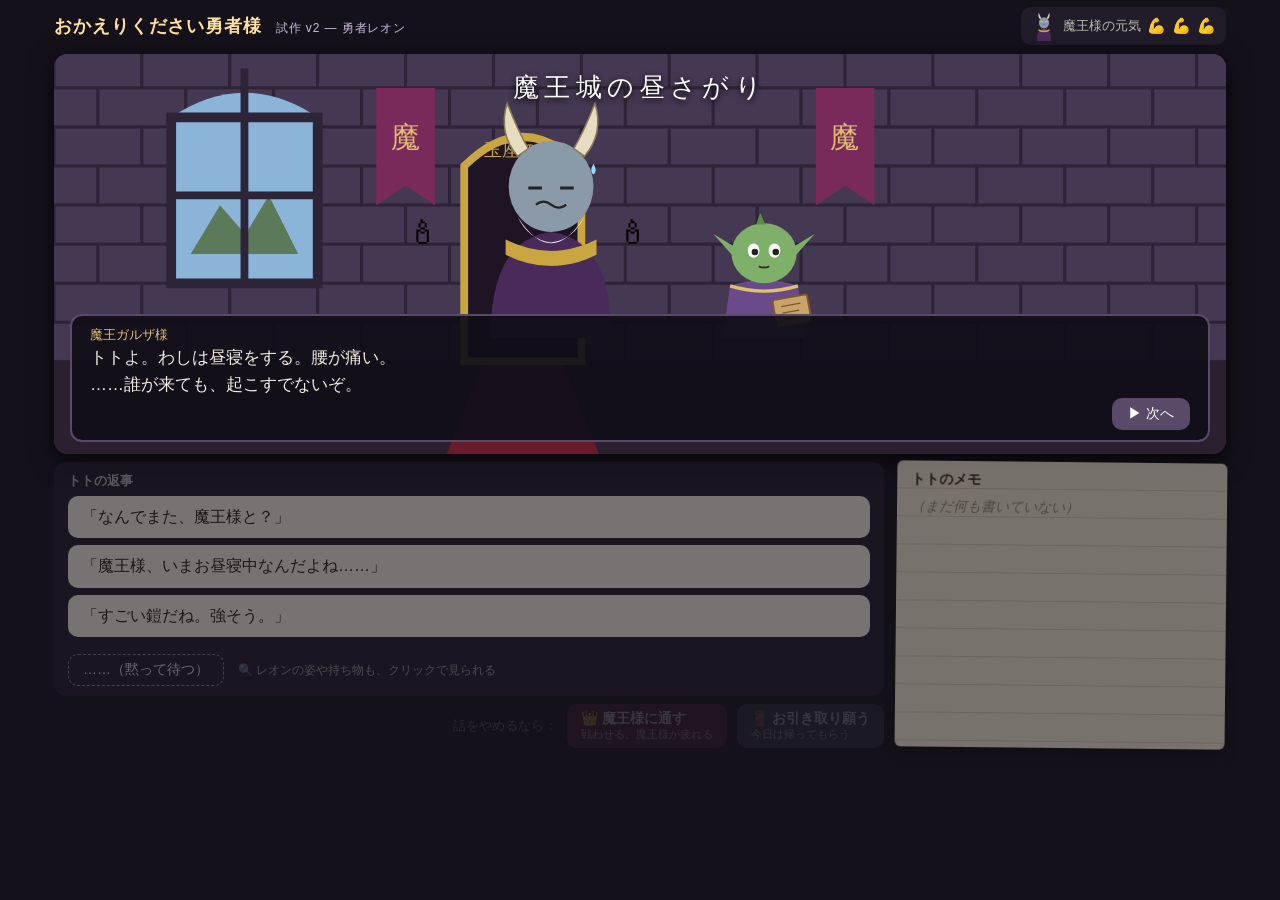
==== prototype/okaeri_v2/index.html @ 8a5b8f44 "Initial commit: Okaeri v2 prototype" ====
<!DOCTYPE html>
<html lang="ja">
<head>
<meta charset="UTF-8">
<meta name="viewport" content="width=device-width, initial-scale=1">
<title>おかえりください勇者様（試作 v2：レオン）</title>
<link rel="stylesheet" href="style.css">
<link rel="stylesheet" href="v2.css">
</head>
<body>
<div id="app">
  <header id="hud">
    <div id="title">おかえりください勇者様 <small>試作 v2 ― 勇者レオン</small></div>
    <div class="meter" id="m-stamina" title="魔王様の元気"></div>
  </header>

  <main id="stage">
    <div id="bg"></div>
    <div id="door"><div id="door-garza"></div><div id="door-tag"></div></div>
    <div id="visitor-wrap">
      <div id="v-name">勇者レオン</div>
      <div id="visitor"></div>
      <div id="v-badges"></div>
    </div>
    <div id="v-bubble" class="hidden"></div>
    <div id="word-hint" class="hidden">下線の言葉をクリックすると、聞き返せる</div>
    <div id="desk"><div id="toto"></div><div class="desk-top"></div></div>
    <div id="toto-say" class="hidden"></div>
    <div id="toast" class="hidden"></div>

    <div id="scene" class="hidden">
      <div id="scene-bg"></div>
      <div id="scene-cast"></div>
      <div id="scene-box"><div id="scene-speaker"></div><div id="scene-text"></div><div id="scene-choices"></div></div>
    </div>
  </main>

  <section id="talk">
    <div id="replies-box">
      <div class="col-h">トトの返事</div>
      <div id="replies"></div>
      <div class="r-foot">
        <button id="silence" title="何も言わずに、待つ">……（黙って待つ）</button>
        <span class="r-tip">🔍 レオンの姿や持ち物も、クリックで見られる</span>
      </div>
    </div>
    <aside id="memo">
      <div class="memo-h">トトのメモ</div>
      <ul id="memo-list"></ul>
    </aside>
    <div id="decide">
      <span class="d-label">話をやめるなら：</span>
      <button class="d-btn fight" id="btn-fight">👑 魔王様に通す<small>戦わせる。魔王様が疲れる</small></button>
      <button class="d-btn refuse" id="btn-refuse">🚪 お引き取り願う<small>今日は帰ってもらう</small></button>
    </div>
  </section>
</div>
<script src="art.js"></script>
<script src="game.js"></script>
</body>
</html>
---- prototype/okaeri_v2/style.css ----
* { box-sizing: border-box; }
html, body { margin: 0; background: #14111a; color: #f3ece0;
  font-family: "Hiragino Maru Gothic ProN", "Hiragino Sans", "Yu Gothic", "Meiryo", sans-serif; }
button { font-family: inherit; }
.hidden { display: none !important; }
:root { --need: #f6c860; --clue: #8ab8e0; --ask: #7ac8f0; --ok: #6fcf8a; --no: #f07a6a; }

#app { max-width: 1200px; margin: 0 auto; padding: 6px 14px 12px; display: flex; flex-direction: column; gap: 8px; }

/* ---------- HUD ---------- */
#hud { display: flex; align-items: center; gap: 18px; height: 40px; }
#title { font-weight: bold; font-size: 18px; color: #ffe0a0; letter-spacing: .05em; margin-right: auto; }
#title small { font-size: 12px; color: #c9b8e0; margin-left: 8px; font-weight: normal; }
#visitor-count { font-size: 13px; opacity: .85; }
.meter { display: flex; align-items: center; gap: 6px; font-size: 12.5px; background: #221c2a; padding: 4px 10px; border-radius: 10px; }
.meter .lbl { opacity: .75; }
.pip { font-size: 15px; } .pip.off { filter: grayscale(1); opacity: .25; }
.meter.bump { animation: mbump .6s; }
@keyframes mbump { 30% { transform: scale(1.15); background: #4a3a20; } }
.meter .mini { width: 26px; height: 30px; } .meter .mini svg { width: 26px; height: 30px; }

/* ---------- 舞台 ---------- */
#stage { position: relative; height: 370px; border-radius: 14px; overflow: hidden; box-shadow: 0 6px 24px #000a; }
#bg, #scene-bg { position: absolute; inset: 0; } #bg svg, #scene-bg svg { width: 100%; height: 100%; display: block; }
#win-shadow { position: absolute; left: 10%; top: 13%; width: 13%; height: 46%; pointer-events: none; transition: all 1s; }
#win-shadow.s1 { background: radial-gradient(ellipse at 60% 40%, #000a 0 10%, transparent 30%); }
#win-shadow.s2 { background: radial-gradient(ellipse at 50% 40%, #000c 0 22%, transparent 45%); }
#win-shadow.s3 { background: radial-gradient(ellipse at 50% 45%, #000d 0 40%, transparent 70%); animation: quake .4s 2; }
#win-shadow.s4 { background: #400a; animation: quake .3s infinite; }
@keyframes quake { 25% { transform: translate(-3px, 2px); } 75% { transform: translate(3px, -2px); } }

#door { position: absolute; left: 35.2%; top: 33%; width: 9%; height: 46%; display: flex; flex-direction: column; align-items: center; justify-content: flex-end; }
#door-garza { width: 84px; height: 100px; } #door-garza svg { width: 100%; height: 100%; }
#door-tag { font-size: 11px; background: #000a; padding: 1px 8px; border-radius: 8px; white-space: nowrap; margin-top: -6px; }

#visitor-wrap { position: absolute; left: 49%; bottom: -10px; width: 280px; height: 392px; transition: transform .5s; }
#visitor svg { width: 280px; height: 392px; display: block; }
#visitor-wrap.enter { animation: enter .7s ease-out; }
@keyframes enter { from { transform: translateX(260px); opacity: 0; } }
#visitor-wrap.leave { transform: translateX(360px); opacity: 0; transition: all .8s ease-in; }
#visitor-wrap.bump #visitor { animation: bump .45s; } #visitor-wrap.shake #visitor { animation: shake .45s; }
@keyframes bump { 30% { transform: translateY(-10px); } }
@keyframes shake { 20%,60% { transform: translateX(-7px); } 40%,80% { transform: translateX(7px); } }
.sack.wiggle { animation: wig 1.2s infinite; transform-origin: 200px 300px; }
@keyframes wig { 10% { transform: rotate(-4deg); } 20% { transform: rotate(3deg); } 30% { transform: rotate(0); } }
#v-name { position: absolute; bottom: 14px; left: 50%; transform: translateX(-50%); background: #000b; border-left: 3px solid var(--need); padding: 2px 10px; border-radius: 8px; font-size: 13px; white-space: nowrap; z-index: 2; }
#v-name small { opacity: .7; margin-left: 6px; font-size: 11px; }
#v-badges { position: absolute; inset: 0; pointer-events: none; }

.badge { position: absolute; pointer-events: auto; white-space: nowrap; font-size: 12px; font-weight: bold; padding: 4px 9px; border-radius: 12px; cursor: zoom-in;
  background: #10202ce6; color: #9fd0f0; border: 1.5px solid var(--clue); box-shadow: 0 2px 6px #0008; transition: transform .15s; z-index: 3; }
.badge:hover { transform: scale(1.08); background: var(--clue); color: #10202c; }
.badge.done { opacity: .5; border-style: dashed; }
body.busy .badge { opacity: 0; pointer-events: none; }

#v-bubble { position: absolute; right: 1%; top: 6%; width: 280px; background: #fffaf0; color: #2a1a10; padding: 10px 14px; border-radius: 14px; font-size: 15px; line-height: 1.55; box-shadow: 0 4px 14px #0008; z-index: 6; animation: pop .25s; border-left: 5px solid var(--need); }
#v-bubble .gest { display: block; font-size: 12px; color: #8a6a4a; }
#v-bubble.accept { box-shadow: 0 0 0 3px var(--ok), 0 4px 14px #0008; } #v-bubble.reject { box-shadow: 0 0 0 3px var(--no), 0 4px 14px #0008; }
#v-bubble.counter { box-shadow: 0 0 0 3px var(--need), 0 4px 14px #0008; }
@keyframes pop { from { transform: scale(.85); opacity: 0; } }

#guard-wrap { position: absolute; right: 1%; bottom: 0; width: 120px; height: 140px; }
#guard svg { width: 120px; height: 132px; } #guard-wrap .badge { left: -30px; top: -6px; }

#desk { position: absolute; left: 2%; bottom: 0; width: 300px; height: 150px; }
#toto { position: absolute; left: 70px; bottom: 44px; width: 150px; } #toto svg { width: 150px; height: 156px; }
.desk-top { position: absolute; left: 0; right: 0; bottom: 0; height: 64px; background: linear-gradient(#7a4e2a, #5a361c); border-radius: 8px 8px 0 0; box-shadow: inset 0 6px 0 #9a6a3a; }
.desk-top::after { content: "📜 🔔 🖋"; position: absolute; left: 22px; top: 10px; font-size: 22px; }
#toto-say { position: absolute; left: 17%; bottom: 150px; max-width: 360px; background: #e6f0dc; color: #1e2a14; padding: 9px 13px; border-radius: 14px; font-size: 14.5px; line-height: 1.5; box-shadow: 0 3px 10px #0008; z-index: 6; animation: pop .25s; }
#toto-say b.lbl { font-size: 11px; opacity: .6; display: block; }
#toast { position: absolute; left: 50%; top: 10px; transform: translateX(-50%); background: #3a3010f2; border: 2px solid var(--need); color: #fff3c0; padding: 7px 16px; border-radius: 12px; font-size: 14px; z-index: 12; animation: pop .3s; }

/* ---------- 下のパネル ---------- */
#panel { display: grid; grid-template-columns: 270px 1fr 400px; grid-template-rows: auto auto; gap: 8px 12px; }
.col { background: #221c2a; border-radius: 12px; padding: 8px 12px; min-height: 236px; }
.col-h { font-weight: bold; font-size: 14px; margin-bottom: 6px; } .col-h small { font-weight: normal; opacity: .6; font-size: 11.5px; }
body.busy #panel .col, body.in-scene #panel { opacity: .45; pointer-events: none; }

#questions { display: flex; flex-direction: column; gap: 5px; }
.q { text-align: left; font-size: 13.5px; padding: 7px 10px; border-radius: 9px; border: 1.5px solid var(--ask); background: #10202c; color: #dff0fa; cursor: pointer; line-height: 1.35; }
.q:hover { background: var(--ask); color: #10202c; }
.q.done { opacity: .45; border-style: dashed; cursor: default; }
.q.new { animation: newq 1s 2; } @keyframes newq { 50% { box-shadow: 0 0 0 3px #7ac8f088; } }

#facts { display: flex; flex-direction: column; gap: 4px; font-size: 13px; max-height: 210px; overflow: auto; }
.f-sec { font-size: 11px; opacity: .6; margin-top: 4px; }
.need { display: flex; align-items: center; gap: 6px; padding: 5px 9px; border-radius: 9px; background: #3a2e14; border: 2px solid #8a6a2a; cursor: pointer; line-height: 1.35; }
.need:hover { border-color: var(--need); }
.need.sel { background: var(--need); color: #2a1a00; border-color: var(--need); font-weight: bold; }
.need .k { font-size: 10px; padding: 0 5px; border-radius: 5px; background: #0004; white-space: nowrap; }
.need.stated .k { background: #6a4a4a; color: #fff; }
.clue { padding: 3px 8px; border-left: 3px solid var(--clue); color: #cfe0f0; animation: pop .3s; }
.clue.lev::after { content: " ⚡弱み"; font-size: 10.5px; color: #f6c860; }
.clue.danger { border-color: #f07a6a; color: #f8c8c0; }

#pitch { display: flex; flex-direction: column; gap: 6px; font-size: 13.5px; }
.p-step { font-size: 12px; opacity: .7; }
.means { display: grid; grid-template-columns: repeat(4, 1fr); gap: 5px; }
.mean { font-size: 12px; padding: 5px 4px; border-radius: 9px; border: 1.5px solid #5a4a6a; background: #2e2638; color: #eee; cursor: pointer; text-align: center; line-height: 1.25; }
.mean .ic { font-size: 18px; display: block; }
.mean:hover { border-color: #c9b8e0; } .mean.sel { background: #c9b8e0; color: #1a1020; font-weight: bold; }
.mean:disabled { opacity: .3; cursor: default; }
.preview { background: #f6eedb; color: #2a1a10; border-radius: 10px; padding: 8px 12px; line-height: 1.5; min-height: 46px; }
.preview .ph { opacity: .45; }
.go { font-size: 15px; font-weight: bold; padding: 8px; border: 0; border-radius: 10px; background: #2e7a3e; color: #fff; cursor: pointer; }
.go:disabled { opacity: .35; cursor: default; } .go:hover:not(:disabled) { background: #3a9a4e; }
.cond { background: #3a2e14; border: 2px solid var(--need); border-radius: 10px; padding: 8px 10px; line-height: 1.5; }
.cond b { color: var(--need); }
.c-opts { display: flex; flex-direction: column; gap: 5px; }
.c-btn { text-align: left; font-size: 13px; padding: 6px 10px; border-radius: 9px; border: 0; cursor: pointer; background: #f3ece0; color: #2a1a10; line-height: 1.35; }
.c-btn:hover:not(:disabled) { background: #fff; } .c-btn:disabled { opacity: .35; cursor: default; }
.c-btn small { display: block; opacity: .65; font-size: 11px; }
.c-btn.take { background: #f6d77a; } .c-btn.lev { background: #f0b07a; } .c-btn.back { background: #5a4a6a; color: #fff; }
.patience { font-size: 12px; opacity: .8; } .patience .pp { color: #f07a6a; }

#decide { grid-column: 1 / 4; display: flex; align-items: center; gap: 10px; justify-content: flex-end; }
.d-label { font-size: 12.5px; opacity: .65; }
.d-btn { font-size: 14px; font-weight: bold; padding: 6px 14px; border-radius: 10px; border: 0; cursor: pointer; text-align: left; }
.d-btn small { display: block; font-size: 10.5px; font-weight: normal; opacity: .75; }
.d-btn.fight { background: #6a2a4a; color: #fff; } .d-btn.refuse { background: #4a4a5a; color: #fff; }
.d-btn:hover { filter: brightness(1.2); }
body.busy #decide, body.in-scene #decide { opacity: .35; pointer-events: none; }

/* ---------- 場面 ---------- */
#scene { position: absolute; inset: 0; z-index: 20; animation: fadeIn .4s; }
@keyframes fadeIn { from { opacity: 0; } }
#scene-cast { position: absolute; inset: 0 0 116px 0; display: flex; justify-content: center; align-items: flex-end; gap: 34px; }
#scene-cast .c { height: 250px; } #scene-cast .c svg { height: 100%; width: auto; }
#scene-cast .c.small { height: 150px; } #scene-cast .c.big { height: 290px; }
#scene-cast .prop { font-size: 60px; align-self: center; }
#scene-box { position: absolute; left: 16px; right: 16px; bottom: 12px; min-height: 100px; background: #120e18ee; border: 2px solid #5a4a6a; border-radius: 12px; padding: 10px 18px; }
#scene-speaker { font-size: 13px; color: #e0c070; }
#scene-text { font-size: 17px; line-height: 1.6; white-space: pre-line; }
#scene-choices { display: flex; gap: 10px; justify-content: flex-end; flex-wrap: wrap; }
.next-btn { background: #5a4a6a; color: #fff; border: 0; padding: 7px 16px; border-radius: 10px; font-size: 14px; cursor: pointer; }
.ch-btn { background: #f3ece0; color: #2a1a10; border: 0; padding: 8px 14px; border-radius: 10px; font-size: 14px; cursor: pointer; font-weight: bold; }
.ch-btn small { display: block; font-weight: normal; font-size: 11px; opacity: .7; }
.ch-btn.danger { background: #e88a7a; }
.caption-big { position: absolute; z-index: 3; top: 16px; left: 0; right: 0; text-align: center; font-size: 26px; letter-spacing: .2em; color: #fff; text-shadow: 0 2px 6px #000; }
.eff { display: inline-block; margin: 6px 6px 0 0; font-size: 13px; background: #fff2; padding: 2px 10px; border-radius: 8px; }
.eff.up { background: #2e6a3e; } .eff.down { background: #7a2a2a; }

/* ---------- 日の終わり ---------- */
#report { position: absolute; inset: 0; z-index: 40; background: #14111af7; padding: 20px 30px; overflow: auto; animation: fadeIn .5s; }
#report h1 { margin: 0; color: #ffe0a0; } #report .sub { opacity: .8; margin: 4px 0 12px; }
.rp-grid { display: grid; grid-template-columns: repeat(3, 1fr); gap: 12px; }
.rp-box { background: #221c2a; border-radius: 12px; padding: 10px 14px; font-size: 14px; line-height: 1.6; }
.rp-box h3 { margin: 0 0 4px; font-size: 15px; color: #f6c860; }
.rp-box .tt { font-weight: bold; } .rp-box .later { color: #f0d080; font-size: 13px; }
.rp-meters { display: flex; gap: 14px; margin: 12px 0; }
---- prototype/okaeri_v2/v2.css ----
/* v2：会話中心の画面（v1 の style.css の上に重ねる） */
#stage { height: 400px; }
#visitor-wrap { left: 47%; height: 420px; width: 300px; bottom: -14px; transition: transform .7s cubic-bezier(.3,1.3,.5,1), filter .5s; }
#visitor svg { width: 300px; height: 420px; }
/* こころの開き：距離と向き（数字は出さない） */
#visitor-wrap.o0 { transform: translateX(30px) scale(.93); }
#visitor-wrap.o1 { transform: translateX(12px) scale(.97); }
#visitor-wrap.o2 { transform: translateX(-6px) scale(1.0); }
#visitor-wrap.o3 { transform: translateX(-26px) scale(1.04); }
/* いらだち：小刻みな揺れと赤み */
#visitor-wrap.hot #visitor { animation: fidget 1.4s infinite; }
#visitor-wrap.boil #visitor { animation: fidget .5s infinite; filter: drop-shadow(0 0 10px #ff6a4a88); }
@keyframes fidget { 0%,100% { transform: translateX(0); } 25% { transform: translateX(-2px); } 75% { transform: translateX(2px); } }
#visitor-wrap.bump #visitor { animation: bump .45s; } #visitor-wrap.shake #visitor { animation: shake .45s; }
#v-name { bottom: 18px; }

#v-bubble { width: 330px; top: 8%; right: 1.5%; font-size: 16.5px; transition: background .5s; }
#v-bubble.hot { font-weight: bold; border-left-color: #e0503a; animation: pop .25s, jolt .35s; }
#v-bubble.soft { background: #f4ecff; border-left-color: #b89ae0; font-size: 15.5px; color: #3a2a4a; }
#v-bubble.right { background: #fff3d6; box-shadow: 0 0 0 4px #f6c860, 0 0 28px #f6c860aa; border-left-color: #f6c860; }
@keyframes jolt { 30% { transform: translateX(-5px); } 60% { transform: translateX(5px); } }
.word { background: #fff0cc; border-bottom: 2px dashed #c07a30; cursor: pointer; padding: 0 3px; border-radius: 4px; transition: background .15s; }
.word:hover { background: #ffe2a8; }
.word.used { border-bottom-style: solid; border-bottom-color: #d8c8a8; }
body.busy .word { pointer-events: none; }
#word-hint { position: absolute; right: 2%; top: 2%; font-size: 12px; background: #000b; color: #ffe0a0; padding: 2px 10px; border-radius: 8px; z-index: 7; }

#toto-say { left: 16%; bottom: 168px; max-width: 380px; font-size: 15px; }
#toto-say.think { background: #dfe8f2; color: #1e2a3a; font-style: italic; }

/* 下段 */
#talk { display: grid; grid-template-columns: 1fr 330px; grid-template-rows: auto auto; gap: 8px 12px; }
#replies-box { background: #221c2a; border-radius: 12px; padding: 10px 14px; }
.col-h { font-weight: bold; font-size: 13px; opacity: .7; margin-bottom: 6px; }
#replies { display: flex; flex-direction: column; gap: 7px; min-height: 150px; }
.reply { text-align: left; font-size: 16px; padding: 10px 14px; border-radius: 10px; border: 0; cursor: pointer; background: #f3ece0; color: #2a1a10; line-height: 1.4; transition: transform .12s, background .12s; }
.reply:hover { background: #fff; transform: translateX(4px); }
.reply.special { background: #fff3d6; box-shadow: inset 4px 0 0 #f6c860; }
.reply.deal { background: #e2f4e6; box-shadow: inset 4px 0 0 #6fcf8a; }
.r-foot { display: flex; align-items: center; gap: 14px; margin-top: 8px; }
#silence { font-size: 14px; padding: 6px 14px; border-radius: 10px; border: 1.5px dashed #8a7a9a; background: transparent; color: #d8cce8; cursor: pointer; }
#silence:hover { background: #3a3044; }
.r-tip { font-size: 12px; opacity: .55; }
body.busy #replies-box, body.in-scene #talk { opacity: .45; pointer-events: none; }

#memo { grid-row: 1 / 3; grid-column: 2; background: #f3ead2; color: #3a2a1a; border-radius: 6px; padding: 10px 14px; box-shadow: 0 4px 14px #0008;
  background-image: repeating-linear-gradient(#f3ead2 0 27px, #dccfae 27px 28px); font-family: "Klee", "Hiragino Maru Gothic ProN", cursive; transform: rotate(.6deg); }
.memo-h { font-weight: bold; font-size: 14px; margin-bottom: 4px; }
#memo-list { list-style: none; margin: 0; padding: 0; font-size: 14px; line-height: 28px; }
#memo-list li { animation: pop .35s; }
#memo-list li.guess { color: #6a5a4a; }
#memo-list li.guess::before { content: "？ "; color: #b08a40; }
#memo-list li.denied { color: #9a8a7a; text-decoration: line-through; text-decoration-color: #c05040; }
#memo-list li.denied::before { content: "✗ "; color: #c05040; text-decoration: none; display: inline-block; }
#memo-list li.sure { font-weight: bold; color: #2a1a0a; }
#memo-list li.sure::before { content: "● "; color: #3a7a4a; }
#memo-list li.core { font-weight: bold; color: #7a3a10; background: #ffe6a0aa; border-radius: 4px; padding: 0 4px; }
#memo-list li.core::before { content: "★ "; }
#memo-list .empty { opacity: .5; font-style: italic; }

#decide { grid-column: 1; justify-content: flex-end; }
body.busy #decide, body.in-scene #decide { opacity: .35; pointer-events: none; }

/* 結果 */
#report .r-lines { font-size: 15px; line-height: 1.8; }
.ref { background: #221c2a; border-radius: 10px; padding: 10px 14px; margin-top: 10px; font-size: 14px; line-height: 1.7; }
.ref h3 { margin: 0 0 4px; font-size: 14px; color: #f6c860; }
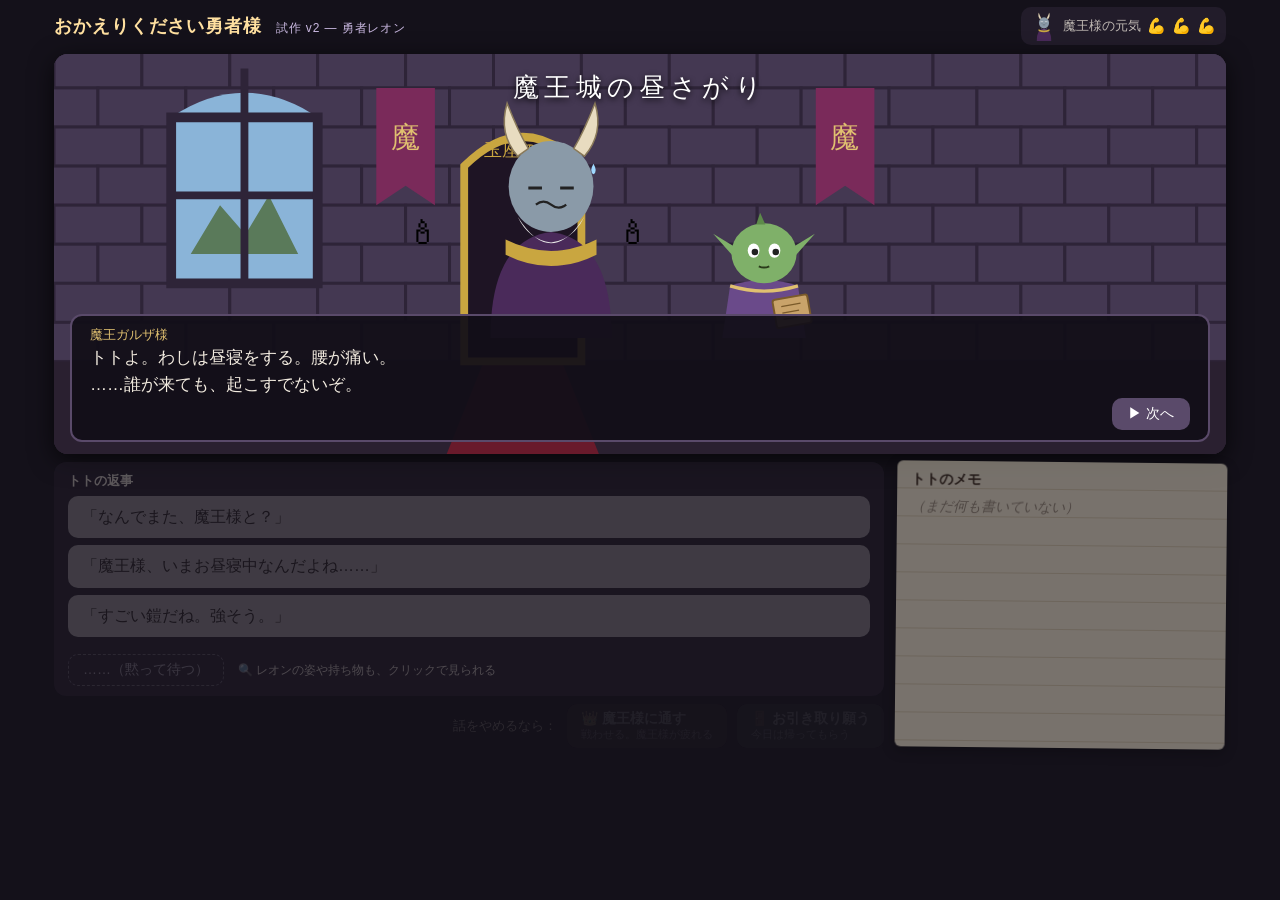
==== commit 5e9ad36d: "Improve guided tutorial experience Replace the all-at-once start with a one-action-at-a-time guided " ====
--- a/prototype/okaeri_v2/index.html
+++ b/prototype/okaeri_v2/index.html
@@ -2,10 +2,12 @@
 <html lang="ja">
 <head>
 <meta charset="UTF-8">
-<meta name="viewport" content="width=device-width, initial-scale=1">
+<meta name="viewport" content="width=device-width, initial-scale=1, viewport-fit=cover">
+<meta name="theme-color" content="#14111a">
 <title>おかえりください勇者様（試作 v2：レオン）</title>
 <link rel="stylesheet" href="style.css">
 <link rel="stylesheet" href="v2.css">
+<link rel="stylesheet" href="tutorial.css">
 </head>
 <body>
 <div id="app">
@@ -56,6 +58,7 @@
   </section>
 </div>
 <script src="art.js"></script>
+<script src="tutorial.js"></script>
 <script src="game.js"></script>
 </body>
 </html>
--- a/prototype/okaeri_v2/v2.css
+++ b/prototype/okaeri_v2/v2.css
@@ -65,3 +65,117 @@
 #report .r-lines { font-size: 15px; line-height: 1.8; }
 .ref { background: #221c2a; border-radius: 10px; padding: 10px 14px; margin-top: 10px; font-size: 14px; line-height: 1.7; }
 .ref h3 { margin: 0 0 4px; font-size: 14px; color: #f6c860; }
+
+/* =====================================================================
+   スマートフォン・タブレット（縦向き優先）
+   ・幅 820px 以下：舞台（絵）の下に、トトとレオンの吹き出しを縦に並べる。
+     絵の上に文字を重ねないので、狭い画面でも人物・🔍札・吹き出しが重ならない。
+   ・幅 480px 以下：スマートフォン向けに、絵と文字の大きさを詰める。
+   ・幅 821px 以上（デスクトップ）は、上の指定のまま変えない。
+   ===================================================================== */
+html { -webkit-text-size-adjust: 100%; text-size-adjust: 100%; }
+button, .badge, .word { touch-action: manipulation; }
+
+@media (max-width: 820px) {
+  html, body { overflow-x: hidden; }
+  body { -webkit-tap-highlight-color: transparent; }
+  #app { padding: max(6px, env(safe-area-inset-top)) max(10px, env(safe-area-inset-right)) max(14px, env(safe-area-inset-bottom)) max(10px, env(safe-area-inset-left)); gap: 10px; overflow-x: clip; }
+
+  /* HUD */
+  #hud { height: auto; min-height: 40px; gap: 8px; flex-wrap: wrap; }
+  #title { font-size: 16px; line-height: 1.3; }
+
+  /* 舞台：上が絵（高さ --art）、下に吹き出し */
+  #stage {
+    --art: 360px; --bgx: 200; /* --bgx：背景の絵（幅1200）の、左端に見せる位置 */
+    height: auto !important; /* 結果画面で game.js が入れる高さも、ここでは中身に合わせる */
+    min-height: calc(var(--art) + 190px);
+    display: grid; grid-template-rows: var(--art) auto auto; grid-template-columns: minmax(0, 1fr);
+    align-content: start; padding-bottom: 10px; background: #2a2030;
+  }
+  /* 背景は切り抜かずに、決まった位置を見せる（扉の位置を合わせるため） */
+  #bg { inset: auto; left: calc(var(--art) * var(--bgx) / -420); top: 0; height: var(--art); width: calc(var(--art) * 1200 / 420); }
+  #door { left: calc(var(--art) * (420 - var(--bgx)) / 420); top: calc(var(--art) * 120 / 420); width: calc(var(--art) * 120 / 420); height: calc(var(--art) * 200 / 420); }
+
+  #visitor-wrap { left: auto; right: calc(2% + 24px); bottom: auto; top: calc(var(--art) * 0.04); height: var(--art); width: calc(var(--art) * 300 / 420); z-index: 2; }
+  #visitor svg { width: 100%; height: 100%; }
+  #desk { left: 0; bottom: auto; top: calc(var(--art) - 150px); transform: scale(.75); transform-origin: 0 100%; }
+
+  /* 🔍 調べる札：押しやすく（見た目より広い当たり判定） */
+  .badge { font-size: 13px; padding: 7px 11px; border-radius: 14px; }
+  .badge::before { content: ""; position: absolute; inset: -7px -4px; }
+  .badge[data-look="sword"]  { left: 0 !important;   top: 56% !important; }
+  .badge[data-look="letter"] { left: 36% !important; top: 42% !important; }
+  .badge[data-look="hands"]  { left: 4% !important;  top: 72% !important; }
+  .badge[data-look="armor"]  { left: 46% !important; top: 76% !important; }
+
+  #word-hint { left: 8px; right: 8px; top: 6px; text-align: center; font-size: 12.5px; padding: 4px 10px; }
+  #toast { top: 40px; width: max-content; max-width: calc(100% - 24px); text-align: center; }
+
+  /* 吹き出し：絵の下に、会話の順（トト → レオン）で並べる */
+  #toto-say, #v-bubble { position: relative; left: auto; right: auto; top: auto; bottom: auto; width: auto; max-width: none; z-index: 6; }
+  #toto-say { grid-row: 2; margin: 10px 14% 0 10px; font-size: 15px; line-height: 1.6; padding: 9px 13px; }
+  #v-bubble { grid-row: 3; margin: 10px 10px 0 7%; font-size: 16.5px; line-height: 1.85; padding: 10px 14px; }
+  #v-bubble.soft { font-size: 16px; }
+  #toto-say::before, #v-bubble::before { display: block; font-size: 11px; font-weight: bold; font-style: normal; opacity: .55; line-height: 1.4; }
+  #toto-say::before { content: "トト"; }
+  #v-bubble::before { content: "レオン"; text-align: right; }
+  .word { padding: 3px 4px; }
+
+  /* 下段：返事 → メモ → 話をやめる（離して置き、押しまちがいを防ぐ） */
+  #talk { grid-template-columns: minmax(0, 1fr); gap: 12px; }
+  #replies-box { padding: 10px 12px; }
+  #replies { gap: 10px; min-height: 0; }
+  .reply { font-size: 16px; padding: 12px 14px; min-height: 52px; line-height: 1.5; }
+  .r-foot { flex-wrap: wrap; gap: 8px 14px; margin-top: 12px; }
+  #silence { min-height: 48px; padding: 10px 18px; font-size: 15px; }
+  .r-tip { font-size: 12.5px; line-height: 1.5; }
+  #memo { grid-row: auto; grid-column: auto; transform: none; }
+  #decide { grid-column: auto; flex-wrap: wrap; justify-content: stretch; gap: 10px; margin-top: 8px; padding-top: 12px; border-top: 1px dashed #5a4a6a; }
+  .d-label { flex: 1 0 100%; }
+  .d-btn { flex: 1 1 0; min-width: 0; min-height: 56px; padding: 10px 12px; font-size: 15px; }
+  .d-btn small { font-size: 11.5px; margin-top: 2px; }
+
+  /* 場面（導入・結末）：人物の下に文章の枠を置く */
+  #scene { display: flex; flex-direction: column; }
+  #scene-cast { position: relative; inset: auto; flex: 1 1 auto; min-height: 150px; gap: 8px; padding: 0 8px; }
+  #scene-cast .c { height: 78%; max-width: 48%; } #scene-cast .c svg { width: 100%; height: 100%; }
+  #scene-cast .c.small { height: 48%; } #scene-cast .c.big { height: 92%; }
+  #scene-box { position: relative; left: auto; right: auto; bottom: auto; margin: 0 10px 10px; min-height: 0; padding: 10px 14px; }
+  #scene-text { font-size: 16px; line-height: 1.7; }
+  #scene-choices { margin-top: 8px; }
+  .next-btn, .ch-btn { min-height: 48px; padding: 10px 22px; font-size: 15px; }
+  .caption-big { font-size: 22px; letter-spacing: .12em; padding: 0 10px; }
+
+  /* 日の終わり：一列にして、ページごと縦にスクロール */
+  #report { position: relative; inset: auto; grid-row: 1 / -1; grid-column: 1; padding: 16px 14px; overflow: visible; }
+  #report h1 { font-size: 22px; }
+  #report .rp-grid { grid-template-columns: minmax(0, 1fr) !important; }
+  #report > div:last-child { flex-wrap: wrap; }
+  #again { min-height: 52px; flex: 1 1 100%; }
+}
+
+@media (max-width: 480px) {
+  #title small { display: block; margin-left: 0; }
+  #stage { --art: 250px; --bgx: 330; min-height: calc(var(--art) + 210px); border-radius: 12px; }
+  #desk { transform: scale(.55); }
+  #door { flex-direction: column-reverse; justify-content: flex-end; }
+  #door-garza { width: 58px; height: 70px; }
+  #door-tag { font-size: 10px; padding: 1px 6px; margin: 2px 0 0; }
+  #v-name { font-size: 12px; bottom: 6px; }
+  #v-name small { display: none; }
+  #toto-say { margin-right: 10%; }
+  #v-bubble { margin-left: 5%; }
+}
+
+/* さわる画面では、ホバーの見た目が押したあとに残らないように */
+@media (hover: none) {
+  .reply:hover { background: #f3ece0; transform: none; }
+  .reply.special:hover { background: #fff3d6; } .reply.deal:hover { background: #e2f4e6; }
+  .reply:active { background: #fff; transform: translateX(3px); }
+  #silence:hover { background: transparent; } #silence:active { background: #3a3044; }
+  .badge:hover { transform: none; background: #10202ce6; color: #9fd0f0; }
+  .badge:active { background: var(--clue); color: #10202c; }
+  .word:hover { background: #fff0cc; } .word:active { background: #ffe2a8; }
+  .d-btn:hover { filter: none; } .d-btn:active { filter: brightness(1.2); }
+}
--- a/prototype/okaeri_v2/tutorial.css
+++ b/prototype/okaeri_v2/tutorial.css
@@ -0,0 +1,57 @@
+/* tutorial.css — はじめての応対（ガイドつき）。tutorial.js と組。v2.css の上に重ねる */
+
+/* 手引きのあいだは、ふつうの下線ヒントは出さない（手引きが代わりに案内する） */
+body.tut #word-hint { display: none !important; }
+body.tut { padding-bottom: var(--coach-h, 0px); }
+
+/* いま押す相手：金色の光（「本当の望み」と同じ色） */
+.tut-target, body.tut #replies-box { scroll-margin: 70px 0 calc(var(--coach-h, 0px) + 12px); }
+.badge.tut-target { background: #3a2e14; color: #ffe6a0; border-color: var(--need); animation: tutGlow 1.4s ease-in-out infinite; z-index: 5; }
+.word.tut-target { background: #ffe2a8; border-bottom: 2px solid #c07a30; animation: tutGlow 1.4s ease-in-out infinite; -webkit-box-decoration-break: clone; box-decoration-break: clone; }
+.reply.tut-target { animation: tutGlow 1.4s ease-in-out infinite; }
+@keyframes tutGlow { 0%, 100% { box-shadow: 0 0 0 2px #f6c860, 0 0 6px #f6c86066; } 50% { box-shadow: 0 0 0 3px #f6c860, 0 0 18px #f6c860cc; } }
+.tut-ping { animation: tutPing .5s ease-out, tutGlow 1.4s ease-in-out .5s infinite !important; }
+@keyframes tutPing { 40% { transform: scale(1.1); box-shadow: 0 0 0 5px #f6c860, 0 0 24px #f6c860; } }
+
+/* いまは押せないもの：読めるくらいに控えめに。押しても何も起きない（game.js 側で止める） */
+.tut-off { cursor: not-allowed !important; }
+.badge.tut-off, .reply.tut-off, #silence.tut-off, .d-btn.tut-off { opacity: .4; filter: saturate(.4); }
+.word.tut-off { background: transparent; border-bottom-color: transparent; padding: 0; }
+.reply.tut-off:hover { background: #f3ece0; transform: none; }
+.badge.tut-off:hover { transform: none; background: #10202ce6; color: #9fd0f0; }
+#silence.tut-off:hover { background: transparent; } .d-btn.tut-off:hover { filter: saturate(.4); }
+
+/* 手引きの札：画面の下に固定（スマートフォンでも、スクロールせずに読める） */
+#coach {
+  position: fixed; z-index: 50; left: 50%; transform: translateX(-50%);
+  bottom: max(10px, env(safe-area-inset-bottom)); width: min(560px, calc(100% - 20px));
+  background: #221c2a; border: 2px solid var(--need); border-radius: 14px; padding: 10px 16px 12px;
+  box-shadow: 0 6px 24px #000c; color: #f3ece0; animation: coachIn .3s ease-out;
+}
+@keyframes coachIn { from { transform: translate(-50%, 16px); opacity: 0; } }
+#coach.ok { border-color: var(--ok); }
+#coach.nudge { animation: coachNudge .4s; }
+@keyframes coachNudge { 20%, 60% { transform: translateX(calc(-50% - 6px)); } 40%, 80% { transform: translateX(calc(-50% + 6px)); } }
+.co-dots { display: flex; gap: 6px; margin-bottom: 6px; }
+.co-dots span { width: 22px; height: 5px; border-radius: 3px; background: #5a4a6a; }
+.co-dots span.past { background: var(--ok); } .co-dots span.now { background: var(--need); }
+.co-title { font-size: 12.5px; color: var(--need); letter-spacing: .1em; margin-bottom: 2px; }
+.co-text { font-size: 16px; font-weight: bold; line-height: 1.5; color: #ffe0a0; }
+.co-text.co-ok { color: #c8f0d2; font-weight: normal; }
+.co-sub { font-size: 13.5px; line-height: 1.5; opacity: .8; margin-top: 2px; }
+#coach-go { display: block; width: 100%; margin-top: 10px; min-height: 48px; font-size: 16px; font-weight: bold; border: 0; border-radius: 10px;
+  background: #2e7a3e; color: #fff; cursor: pointer; touch-action: manipulation; }
+#coach-go:hover { background: #3a9a4e; }
+
+/* 手引きを終えたとき、使えるようになったものを一度だけ光らせる */
+body.tut-free .badge, body.tut-free #silence, body.tut-free .d-btn { animation: tutFree 1.4s ease-out; }
+@keyframes tutFree { 30% { box-shadow: 0 0 0 3px #f6c860aa, 0 0 14px #f6c86088; } }
+
+@media (max-width: 480px) {
+  #coach { padding: 9px 13px 11px; }
+  .co-text { font-size: 15.5px; }
+}
+@media (prefers-reduced-motion: reduce) {
+  .tut-target, .tut-ping, #coach, #coach.nudge, body.tut-free .badge, body.tut-free #silence, body.tut-free .d-btn { animation: none !important; }
+  .tut-target { box-shadow: 0 0 0 3px #f6c860 !important; }
+}
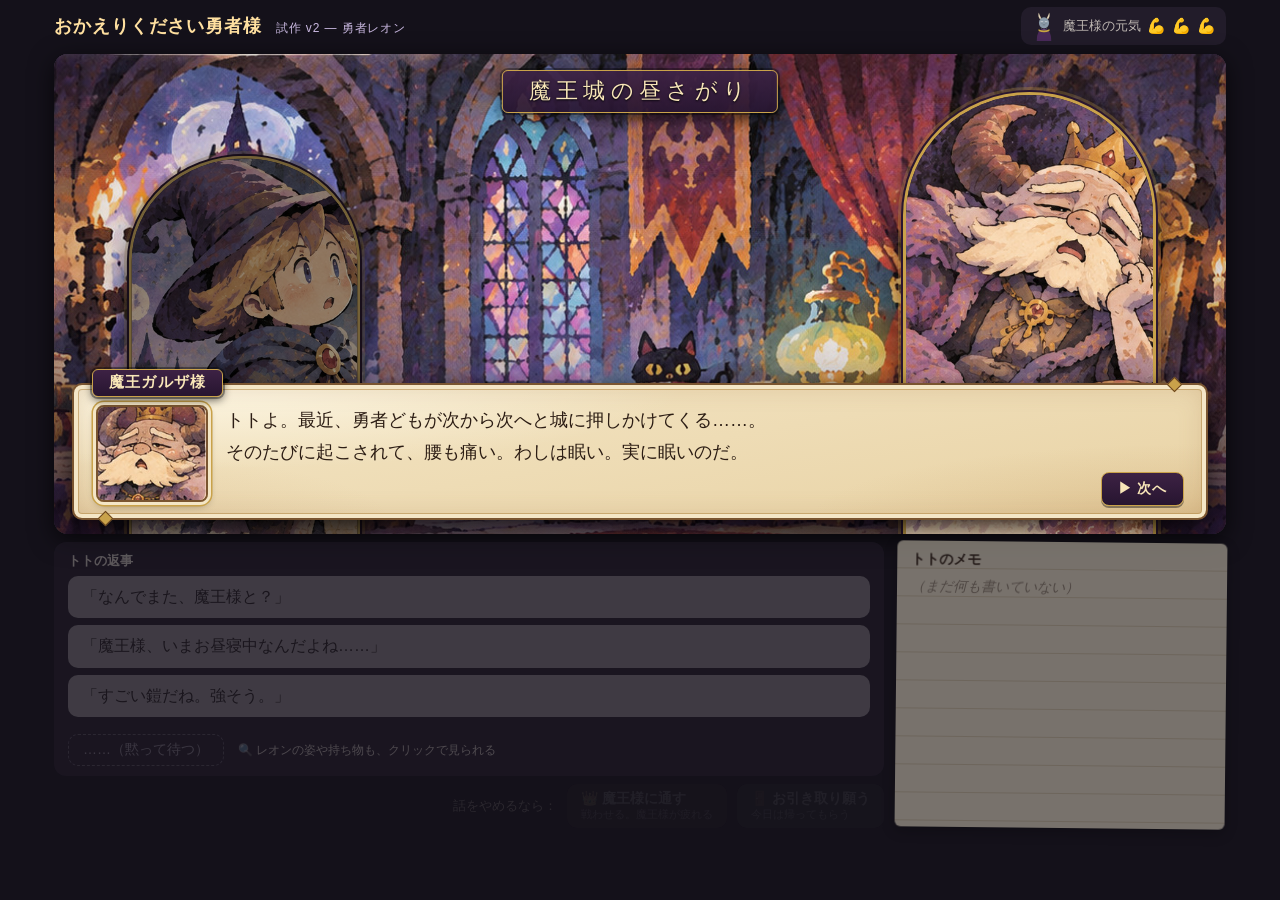
==== commit f84de6bc: "Integrate storybook visual direction into Okaeri v2 Opening scene (Toto and the Demon King) now uses" ====
--- a/prototype/okaeri_v2/index.html
+++ b/prototype/okaeri_v2/index.html
@@ -8,6 +8,7 @@
 <link rel="stylesheet" href="style.css">
 <link rel="stylesheet" href="v2.css">
 <link rel="stylesheet" href="tutorial.css">
+<link rel="stylesheet" href="storybook.css">
 </head>
 <body>
 <div id="app">
@@ -33,7 +34,7 @@
     <div id="scene" class="hidden">
       <div id="scene-bg"></div>
       <div id="scene-cast"></div>
-      <div id="scene-box"><div id="scene-speaker"></div><div id="scene-text"></div><div id="scene-choices"></div></div>
+      <div id="scene-box"><div id="scene-face"></div><div id="scene-speaker"></div><div id="scene-text"></div><div id="scene-choices"></div></div>
     </div>
   </main>
 
@@ -58,6 +59,7 @@
   </section>
 </div>
 <script src="art.js"></script>
+<script src="storybook.js"></script>
 <script src="tutorial.js"></script>
 <script src="game.js"></script>
 </body>
--- a/prototype/okaeri_v2/tutorial.css
+++ b/prototype/okaeri_v2/tutorial.css
@@ -2,10 +2,9 @@
 
 /* 手引きのあいだは、ふつうの下線ヒントは出さない（手引きが代わりに案内する） */
 body.tut #word-hint { display: none !important; }
-body.tut { padding-bottom: var(--coach-h, 0px); }
 
 /* いま押す相手：金色の光（「本当の望み」と同じ色） */
-.tut-target, body.tut #replies-box { scroll-margin: 70px 0 calc(var(--coach-h, 0px) + 12px); }
+.tut-target, body.tut #replies-box { scroll-margin: 16px; }
 .badge.tut-target { background: #3a2e14; color: #ffe6a0; border-color: var(--need); animation: tutGlow 1.4s ease-in-out infinite; z-index: 5; }
 .word.tut-target { background: #ffe2a8; border-bottom: 2px solid #c07a30; animation: tutGlow 1.4s ease-in-out infinite; -webkit-box-decoration-break: clone; box-decoration-break: clone; }
 .reply.tut-target { animation: tutGlow 1.4s ease-in-out infinite; }
@@ -21,37 +20,51 @@
 .badge.tut-off:hover { transform: none; background: #10202ce6; color: #9fd0f0; }
 #silence.tut-off:hover { background: transparent; } .d-btn.tut-off:hover { filter: saturate(.4); }
 
-/* 手引きの札：画面の下に固定（スマートフォンでも、スクロールせずに読める） */
-#coach {
-  position: fixed; z-index: 50; left: 50%; transform: translateX(-50%);
-  bottom: max(10px, env(safe-area-inset-bottom)); width: min(560px, calc(100% - 20px));
-  background: #221c2a; border: 2px solid var(--need); border-radius: 14px; padding: 10px 16px 12px;
-  box-shadow: 0 6px 24px #000c; color: #f3ece0; animation: coachIn .3s ease-out;
+/* お知らせ（モーダル）：画面の真ん中に1枚。下の画面はうっすら暗く。OK だけが押せる */
+#tut-modal {
+  position: fixed; inset: 0; z-index: 100; display: flex; align-items: center; justify-content: center;
+  padding: max(16px, env(safe-area-inset-top)) max(16px, env(safe-area-inset-right)) max(16px, env(safe-area-inset-bottom)) max(16px, env(safe-area-inset-left));
+  background: #0a0810a6; animation: tmFade .4s ease-out; overscroll-behavior: contain; touch-action: none;
 }
-@keyframes coachIn { from { transform: translate(-50%, 16px); opacity: 0; } }
-#coach.ok { border-color: var(--ok); }
-#coach.nudge { animation: coachNudge .4s; }
-@keyframes coachNudge { 20%, 60% { transform: translateX(calc(-50% - 6px)); } 40%, 80% { transform: translateX(calc(-50% + 6px)); } }
-.co-dots { display: flex; gap: 6px; margin-bottom: 6px; }
-.co-dots span { width: 22px; height: 5px; border-radius: 3px; background: #5a4a6a; }
-.co-dots span.past { background: var(--ok); } .co-dots span.now { background: var(--need); }
-.co-title { font-size: 12.5px; color: var(--need); letter-spacing: .1em; margin-bottom: 2px; }
-.co-text { font-size: 16px; font-weight: bold; line-height: 1.5; color: #ffe0a0; }
-.co-text.co-ok { color: #c8f0d2; font-weight: normal; }
-.co-sub { font-size: 13.5px; line-height: 1.5; opacity: .8; margin-top: 2px; }
-#coach-go { display: block; width: 100%; margin-top: 10px; min-height: 48px; font-size: 16px; font-weight: bold; border: 0; border-radius: 10px;
-  background: #2e7a3e; color: #fff; cursor: pointer; touch-action: manipulation; }
-#coach-go:hover { background: #3a9a4e; }
+@keyframes tmFade { from { background: #0a081000; } }
+.tm-box {
+  width: min(440px, 100%); max-height: 100%; overflow-y: auto; touch-action: pan-y;
+  background: linear-gradient(#2a2234, #1c1724); border: 2px solid var(--need); border-radius: 16px;
+  padding: 18px 20px 18px; box-shadow: 0 0 0 4px #f6c86022, 0 12px 40px #000d; color: #f3ece0; text-align: center;
+  animation: tmIn .45s cubic-bezier(.2, .9, .3, 1.08) both;
+}
+@keyframes tmIn { from { transform: translateY(16px) scale(.95); opacity: 0; } }
+/* 閉じるとき：すっと消える（.26s。tutorial.js の CLOSE_MS と同じ） */
+#tut-modal.closing { animation: tmFadeOut .26s ease-in forwards; }
+#tut-modal.closing .tm-box { animation: tmOut .26s ease-in forwards; }
+@keyframes tmFadeOut { to { background: #0a081000; } }
+@keyframes tmOut { to { transform: translateY(8px) scale(.97); opacity: 0; } }
+.tm-dots { display: flex; justify-content: center; gap: 6px; margin-bottom: 12px; }
+.tm-dots span { width: 24px; height: 5px; border-radius: 3px; background: #5a4a6a; }
+.tm-dots span.past { background: var(--ok); } .tm-dots span.now { background: var(--need); }
+.tm-ack { font-size: 13.5px; line-height: 1.55; color: #c8f0d2; background: #2e6a3e33; border: 1px solid #6fcf8a55; border-radius: 10px; padding: 6px 10px; margin-bottom: 12px; }
+.tm-head { font-size: 12.5px; letter-spacing: .12em; color: var(--need); margin-bottom: 4px; }
+.tm-title { font-size: 18px; font-weight: bold; line-height: 1.5; color: #ffe0a0; }
+.tm-text { font-size: 14.5px; line-height: 1.65; opacity: .88; margin-top: 8px; }
+.tm-ok {
+  display: block; width: 100%; min-height: 50px; margin-top: 16px; border: 0; border-radius: 12px; cursor: pointer;
+  font-size: 18px; font-weight: bold; letter-spacing: .1em; color: #2a1a00; background: linear-gradient(#ffd97a, #f6c860);
+  box-shadow: 0 3px 0 #b08a30; touch-action: manipulation; font-family: inherit;
+}
+.tm-ok:hover { filter: brightness(1.06); }
+.tm-ok:active { transform: translateY(2px); box-shadow: 0 1px 0 #b08a30; }
+.tm-ok:focus-visible { outline: 3px solid #fff; outline-offset: 2px; }
 
 /* 手引きを終えたとき、使えるようになったものを一度だけ光らせる */
 body.tut-free .badge, body.tut-free #silence, body.tut-free .d-btn { animation: tutFree 1.4s ease-out; }
 @keyframes tutFree { 30% { box-shadow: 0 0 0 3px #f6c860aa, 0 0 14px #f6c86088; } }
 
 @media (max-width: 480px) {
-  #coach { padding: 9px 13px 11px; }
-  .co-text { font-size: 15.5px; }
+  .tm-box { padding: 16px 16px 16px; border-radius: 14px; }
+  .tm-title { font-size: 17px; }
+  .tm-text { font-size: 14px; }
 }
 @media (prefers-reduced-motion: reduce) {
-  .tut-target, .tut-ping, #coach, #coach.nudge, body.tut-free .badge, body.tut-free #silence, body.tut-free .d-btn { animation: none !important; }
+  #tut-modal, .tm-box, .tut-target, .tut-ping, body.tut-free .badge, body.tut-free #silence, body.tut-free .d-btn { animation: none !important; }
   .tut-target { box-shadow: 0 0 0 3px #f6c860 !important; }
 }
--- a/prototype/okaeri_v2/storybook.css
+++ b/prototype/okaeri_v2/storybook.css
@@ -0,0 +1,115 @@
+/* storybook.css — 絵本の見た目（storybook.js と組）。style.css / v2.css / tutorial.css の上に重ねる
+   ・文章の枠（羊皮紙・名札）と見出しの帯：すべての場面（導入・結末）
+   ・背景の絵・アーチの額の人物・顔絵：painted の場面（いまは導入だけ） */
+:root {
+  --ink: #2c1d14; --parch: #f4e6c6; --parch-2: #e8d2a4; --rim: #7a5530; --gold: #c9a24a;
+  --plum: #3d2244; --plum-2: #271530; --book-serif: "Hiragino Mincho ProN", "Yu Mincho", "YuMincho", "Noto Serif JP", serif;
+}
+
+/* ---------- 文章の枠：羊皮紙 ---------- */
+#scene-box {
+  left: 18px; right: 18px; bottom: 14px; padding: 20px 22px 12px; color: var(--ink);
+  background:
+    radial-gradient(ellipse 60% 90% at 12% 0%, #fffaeacc, transparent 70%),
+    radial-gradient(ellipse 50% 80% at 100% 100%, #b98a4e40, transparent 70%),
+    radial-gradient(ellipse 40% 70% at 0% 100%, #b98a4e30, transparent 70%),
+    linear-gradient(170deg, var(--parch), var(--parch-2));
+  border: 2px solid var(--rim); border-radius: 10px;
+  box-shadow: inset 0 0 0 4px var(--parch), inset 0 0 0 5px #b8904e99, inset 0 0 26px #9a6a3a40, 0 10px 28px #000c;
+}
+/* 控えめな飾り：右上と左下の角に小さな金のひし形 */
+#scene-box::before, #scene-box::after {
+  content: ""; position: absolute; width: 9px; height: 9px; background: var(--gold);
+  border: 1.5px solid #6a4520; transform: rotate(45deg); pointer-events: none;
+}
+#scene-box::before { top: -6px; right: 26px; }
+#scene-box::after { bottom: -6px; left: 26px; }
+
+/* 名札：設定画の見出しと同じ、紫地に金の縁 */
+#scene-speaker {
+  position: absolute; top: -16px; left: 18px; z-index: 1; padding: 3px 16px 4px;
+  font-family: var(--book-serif); font-size: 15px; font-weight: bold; letter-spacing: .08em; color: #f8e6b8;
+  background: linear-gradient(var(--plum), var(--plum-2)); border: 1.5px solid var(--gold); border-radius: 6px;
+  box-shadow: 0 0 0 2px #00000055, 0 3px 8px #0009;
+}
+#scene-speaker:empty { display: none; }
+#scene-text { color: var(--ink); font-size: 18px; line-height: 1.75; }
+#scene-choices { margin-top: 4px; }
+.next-btn {
+  background: linear-gradient(var(--plum), var(--plum-2)); color: #f8e6b8; border: 1.5px solid var(--gold);
+  border-radius: 8px; font-weight: bold; letter-spacing: .06em; box-shadow: 0 2px 0 #00000066;
+}
+.next-btn:hover { filter: brightness(1.2); }
+.next-btn:focus-visible { outline: 3px solid var(--gold); outline-offset: 2px; }
+
+/* 見出しの帯（「魔王城の昼さがり」など） */
+.caption-big {
+  left: 50%; right: auto; transform: translateX(-50%); width: max-content; max-width: calc(100% - 32px);
+  padding: 5px 26px 6px; font-family: var(--book-serif); font-size: 22px; letter-spacing: .24em; color: #f8e6b8;
+  background: linear-gradient(#3d2244ee, #271530ee); border: 1.5px solid var(--gold); border-radius: 6px;
+  box-shadow: 0 0 0 2px #00000055, 0 6px 16px #000a; text-shadow: 0 1px 2px #000;
+}
+
+/* ---------- painted：背景の絵 ---------- */
+#scene.painted #scene-bg { background: var(--plum-2); }
+#scene.painted .paint-bg { width: 100%; height: 100%; object-fit: cover; object-position: 50% 58%; display: block; }
+/* 縁を少し沈めて、人物と文字を浮かせる */
+#scene.painted #scene-bg::after {
+  content: ""; position: absolute; inset: 0; pointer-events: none;
+  background: radial-gradient(ellipse 75% 85% at 50% 42%, transparent 55%, #140a1c99 100%), linear-gradient(transparent 50%, #140a1c80);
+}
+
+/* ---------- painted：人物（アーチの額） ---------- */
+#scene.painted #scene-cast { display: block; inset: 0; }
+#scene.painted .fig {
+  position: absolute; bottom: 0; margin: 0; overflow: hidden; aspect-ratio: 350 / 572;
+  border: 3px solid var(--gold); border-bottom: 0; border-radius: 50% 50% 0 0 / 28% 28% 0 0;
+  background: var(--plum-2); box-shadow: 0 0 0 2px #2a1630, 0 0 0 5px #c9a24a44, 0 12px 30px #000b;
+  transform-origin: 50% 100%; transition: filter .35s, transform .35s, opacity .45s;
+}
+#scene.painted .fig img { width: 100%; height: 100%; object-fit: cover; object-position: 50% 0; display: block; }
+#scene.painted .fig-toto { left: 6%; height: 82%; }
+#scene.painted .fig-garza2 { right: 6%; height: 92%; aspect-ratio: 344 / 600; }
+#scene.painted .fig.listening { filter: brightness(.6) saturate(.8); transform: scale(.96); }
+#scene.painted .fig.away { opacity: 0; transform: translateY(18px) scale(.96); }
+
+/* ---------- painted：文章の枠に顔絵 ---------- */
+#scene.painted #scene-box { display: grid; grid-template-columns: auto minmax(0, 1fr); column-gap: 18px; align-items: start; }
+#scene.painted #scene-text, #scene.painted #scene-choices { grid-column: 2; }
+#scene-face { grid-column: 1; grid-row: 1 / 3; width: 112px; aspect-ratio: 156 / 135; border-radius: 8px; overflow: hidden;
+  border: 2px solid var(--rim); box-shadow: 0 0 0 3px var(--parch), 0 0 0 4.5px var(--gold), 0 3px 8px #0006; }
+#scene-face img { width: 100%; height: 100%; object-fit: cover; display: block; animation: faceIn .25s ease-out; }
+@keyframes faceIn { from { opacity: .3; } }
+#scene-face:empty { display: none; }
+
+/* 舞台の高さ：デスクトップの導入だけ、少し高く（絵の縦横比 1256×472 に近づける） */
+@media (min-width: 821px) {
+  body.scene-painted #stage { height: clamp(420px, 40vw, 480px); }
+}
+
+/* ---------- スマートフォン・タブレット（v2.css の 820px 以下に合わせる） ---------- */
+@media (max-width: 820px) {
+  #scene-box { left: auto; right: auto; bottom: auto; margin: 16px 10px 10px; padding: 18px 14px 10px; }
+  #scene-speaker { left: 12px; font-size: 14px; padding: 2px 12px 3px; }
+  #scene-text { font-size: 16px; line-height: 1.7; }
+  .caption-big { top: 10px; font-size: 18px; letter-spacing: .16em; padding: 4px 16px 5px; }
+
+  body.scene-painted #stage { min-height: calc(var(--art) + 250px); }
+  #scene.painted #scene-cast { position: relative; inset: auto; flex: 1 1 auto; min-height: 230px; }
+  /* 見出しの帯の下から、人物を立たせる */
+  #scene.painted .fig { height: calc(100% - 52px); width: 44%; aspect-ratio: auto; }
+  #scene.painted .fig-toto { left: 4%; height: calc(100% - 70px); }
+  #scene.painted .fig-garza2 { right: 4%; aspect-ratio: auto; }
+  #scene.painted #scene-box { column-gap: 12px; }
+  #scene-face { width: 76px; border-radius: 6px; }
+}
+@media (max-width: 480px) {
+  body.scene-painted #stage { min-height: calc(var(--art) + 270px); }
+  #scene.painted .fig { width: 46%; }
+  #scene.painted .fig-toto { left: 2%; } #scene.painted .fig-garza2 { right: 2%; }
+  #scene-face { width: 60px; }
+  #scene-text { font-size: 15.5px; }
+}
+@media (prefers-reduced-motion: reduce) {
+  #scene.painted .fig, #scene-face img { transition: none; animation: none; }
+}
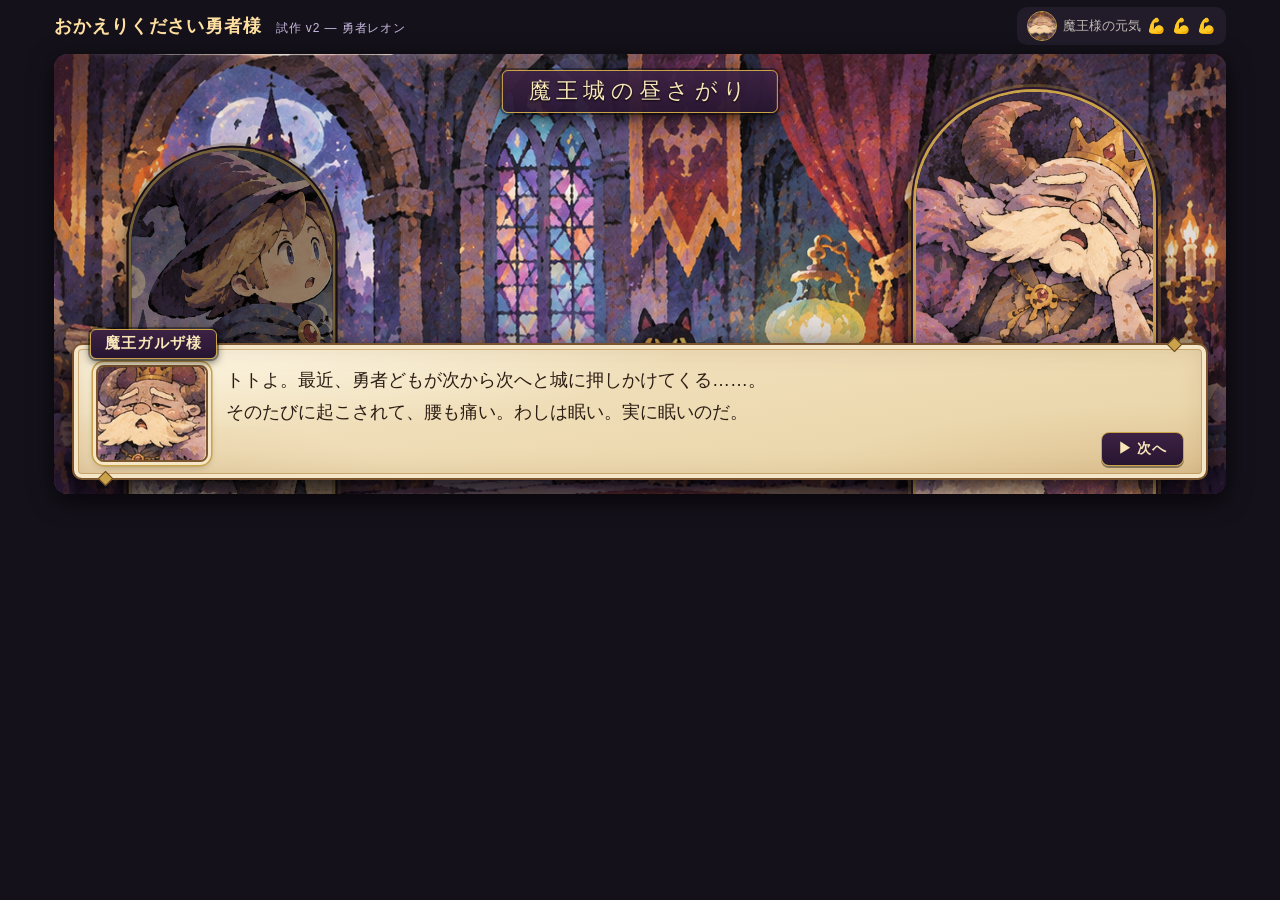
==== commit 12c9aee9: "Improve visitor introduction and add Leon observation mode - New "最初のお客さま" scene after the Demon Kin" ====
--- a/prototype/okaeri_v2/index.html
+++ b/prototype/okaeri_v2/index.html
@@ -31,6 +31,18 @@
     <div id="toto-say" class="hidden"></div>
     <div id="toast" class="hidden"></div>
 
+    <!-- 観察の画面：訪問者の全身を見て、持ち物や体の気になるところを、絵の上で直接押して調べる -->
+    <div id="observe" class="hidden">
+      <div id="obs-bg"></div>
+      <div id="obs-stage"></div>
+      <div id="obs-panel">
+        <div class="obs-h">🔍 勇者レオンを、よく見る</div>
+        <div id="obs-text"></div>
+        <div id="obs-count"></div>
+        <button id="obs-talk" type="button">話す ▶</button>
+      </div>
+    </div>
+
     <div id="scene" class="hidden">
       <div id="scene-bg"></div>
       <div id="scene-cast"></div>
@@ -45,6 +57,7 @@
       <div class="r-foot">
         <button id="silence" title="何も言わずに、待つ">……（黙って待つ）</button>
         <span class="r-tip">🔍 レオンの姿や持ち物も、クリックで見られる</span>
+        <button id="btn-observe" type="button">🔍 レオンを、よく見る</button>
       </div>
     </div>
     <aside id="memo">
--- a/prototype/okaeri_v2/v2.css
+++ b/prototype/okaeri_v2/v2.css
@@ -60,6 +60,9 @@
 
 #decide { grid-column: 1; justify-content: flex-end; }
 body.busy #decide, body.in-scene #decide { opacity: .35; pointer-events: none; }
+/* 話しはじめる前（導入の場面・最初の観察）は、返事と「話をやめる」を出さない。観察中はメモだけ */
+body:not(.talking) #replies-box, body:not(.talking) #decide { display: none; }
+body:not(.talking):not(.observing) #talk { display: none; }
 
 /* 結果 */
 #report .r-lines { font-size: 15px; line-height: 1.8; }
--- a/prototype/okaeri_v2/storybook.css
+++ b/prototype/okaeri_v2/storybook.css
@@ -1,37 +1,69 @@
 /* storybook.css — 絵本の見た目（storybook.js と組）。style.css / v2.css / tutorial.css の上に重ねる
-   ・文章の枠（羊皮紙・名札）と見出しの帯：すべての場面（導入・結末）
-   ・背景の絵・アーチの額の人物・顔絵：painted の場面（いまは導入だけ） */
+   ・共通：羊皮紙の枠・名札・アーチの額・顔絵
+   ・場面（導入・結末）：#scene.painted
+   ・応対の画面：body.painted（トトは左、訪問者は右、ふたりの間に吹き出し） */
 :root {
   --ink: #2c1d14; --parch: #f4e6c6; --parch-2: #e8d2a4; --rim: #7a5530; --gold: #c9a24a;
   --plum: #3d2244; --plum-2: #271530; --book-serif: "Hiragino Mincho ProN", "Yu Mincho", "YuMincho", "Noto Serif JP", serif;
-}
-
-/* ---------- 文章の枠：羊皮紙 ---------- */
-#scene-box {
-  left: 18px; right: 18px; bottom: 14px; padding: 20px 22px 12px; color: var(--ink);
-  background:
+  --parchment:
     radial-gradient(ellipse 60% 90% at 12% 0%, #fffaeacc, transparent 70%),
     radial-gradient(ellipse 50% 80% at 100% 100%, #b98a4e40, transparent 70%),
     radial-gradient(ellipse 40% 70% at 0% 100%, #b98a4e30, transparent 70%),
     linear-gradient(170deg, var(--parch), var(--parch-2));
+}
+
+/* =====================================================================
+   共通の部品
+   ===================================================================== */
+/* 羊皮紙の枠 */
+#scene-box, body.painted #toto-say, body.painted #v-bubble {
+  color: var(--ink); background: var(--parchment);
   border: 2px solid var(--rim); border-radius: 10px;
   box-shadow: inset 0 0 0 4px var(--parch), inset 0 0 0 5px #b8904e99, inset 0 0 26px #9a6a3a40, 0 10px 28px #000c;
 }
-/* 控えめな飾り：右上と左下の角に小さな金のひし形 */
+/* 名札：設定画の見出しと同じ、紫地に金の縁 */
+#scene-speaker, body.painted #toto-say::before, body.painted #v-bubble::before {
+  position: absolute; top: -16px; left: 16px; z-index: 1; padding: 3px 14px 4px;
+  font-family: var(--book-serif); font-size: 15px; font-weight: bold; font-style: normal; letter-spacing: .08em; line-height: 1.4;
+  color: #f8e6b8; background: linear-gradient(var(--plum), var(--plum-2)); border: 1.5px solid var(--gold); border-radius: 6px;
+  box-shadow: 0 0 0 2px #00000055, 0 3px 8px #0009; white-space: nowrap;
+}
+/* アーチの額（設定画の絵には背景があるので、切り抜かずに額に入れる） */
+.arch {
+  overflow: hidden; aspect-ratio: 3 / 5; background: var(--plum-2);
+  border: 3px solid var(--gold); border-bottom: 0; border-radius: 50% 50% 0 0 / 28% 28% 0 0;
+  box-shadow: 0 0 0 2px #2a1630, 0 0 0 5px #c9a24a44, 0 12px 30px #000b;
+  transition: filter .35s, transform .35s, opacity .45s;
+}
+.arch img { width: 100%; height: 100%; object-fit: cover; object-position: 50% 0; display: block; transition: transform .5s; }
+/* 背景の絵 */
+.paint-bg { width: 100%; height: 100%; object-fit: cover; object-position: 50% 58%; display: block; }
+.paint-tint { position: absolute; inset: 0; pointer-events: none; }
+.paint-tint.fire { background: radial-gradient(ellipse 90% 70% at 50% 105%, #ff7a2ae0, transparent 70%), linear-gradient(#3a0a0a66, #ff5a1a55); mix-blend-mode: hard-light; }
+/* 縁を少し沈めて、人物と文字を浮かせる */
+#scene.painted #scene-bg::after, body.painted #bg::after {
+  content: ""; position: absolute; inset: 0; pointer-events: none;
+  background: radial-gradient(ellipse 75% 85% at 50% 42%, transparent 55%, #140a1c99 100%), linear-gradient(transparent 50%, #140a1c80);
+}
+/* 顔絵（吹き出しの左に添える） */
+.bk-face {
+  float: left; width: 84px; aspect-ratio: 140 / 132; object-fit: cover; margin: 2px 14px 4px 0; border-radius: 7px;
+  border: 2px solid var(--rim); box-shadow: 0 0 0 2.5px var(--parch), 0 0 0 4px var(--gold), 0 3px 8px #0006; animation: faceIn .25s ease-out;
+}
+@keyframes faceIn { from { opacity: .3; } }
+/* 魔王様の小さな顔（HUD・扉） */
+.king-icon { width: 100%; height: 100%; object-fit: cover; border-radius: 50%; display: block; border: 1.5px solid var(--gold); }
+
+/* =====================================================================
+   場面（導入・結末）
+   ===================================================================== */
+#scene-box { left: 18px; right: 18px; bottom: 14px; padding: 20px 22px 12px; }
 #scene-box::before, #scene-box::after {
   content: ""; position: absolute; width: 9px; height: 9px; background: var(--gold);
   border: 1.5px solid #6a4520; transform: rotate(45deg); pointer-events: none;
 }
 #scene-box::before { top: -6px; right: 26px; }
 #scene-box::after { bottom: -6px; left: 26px; }
-
-/* 名札：設定画の見出しと同じ、紫地に金の縁 */
-#scene-speaker {
-  position: absolute; top: -16px; left: 18px; z-index: 1; padding: 3px 16px 4px;
-  font-family: var(--book-serif); font-size: 15px; font-weight: bold; letter-spacing: .08em; color: #f8e6b8;
-  background: linear-gradient(var(--plum), var(--plum-2)); border: 1.5px solid var(--gold); border-radius: 6px;
-  box-shadow: 0 0 0 2px #00000055, 0 3px 8px #0009;
-}
 #scene-speaker:empty { display: none; }
 #scene-text { color: var(--ink); font-size: 18px; line-height: 1.75; }
 #scene-choices { margin-top: 4px; }
@@ -41,8 +73,7 @@
 }
 .next-btn:hover { filter: brightness(1.2); }
 .next-btn:focus-visible { outline: 3px solid var(--gold); outline-offset: 2px; }
-
-/* 見出しの帯（「魔王城の昼さがり」など） */
+/* 見出しの帯 */
 .caption-big {
   left: 50%; right: auto; transform: translateX(-50%); width: max-content; max-width: calc(100% - 32px);
   padding: 5px 26px 6px; font-family: var(--book-serif); font-size: 22px; letter-spacing: .24em; color: #f8e6b8;
@@ -50,66 +81,245 @@
   box-shadow: 0 0 0 2px #00000055, 0 6px 16px #000a; text-shadow: 0 1px 2px #000;
 }
 
-/* ---------- painted：背景の絵 ---------- */
 #scene.painted #scene-bg { background: var(--plum-2); }
-#scene.painted .paint-bg { width: 100%; height: 100%; object-fit: cover; object-position: 50% 58%; display: block; }
-/* 縁を少し沈めて、人物と文字を浮かせる */
-#scene.painted #scene-bg::after {
-  content: ""; position: absolute; inset: 0; pointer-events: none;
-  background: radial-gradient(ellipse 75% 85% at 50% 42%, transparent 55%, #140a1c99 100%), linear-gradient(transparent 50%, #140a1c80);
-}
-
-/* ---------- painted：人物（アーチの額） ---------- */
 #scene.painted #scene-cast { display: block; inset: 0; }
-#scene.painted .fig {
-  position: absolute; bottom: 0; margin: 0; overflow: hidden; aspect-ratio: 350 / 572;
-  border: 3px solid var(--gold); border-bottom: 0; border-radius: 50% 50% 0 0 / 28% 28% 0 0;
-  background: var(--plum-2); box-shadow: 0 0 0 2px #2a1630, 0 0 0 5px #c9a24a44, 0 12px 30px #000b;
-  transform-origin: 50% 100%; transition: filter .35s, transform .35s, opacity .45s;
-}
-#scene.painted .fig img { width: 100%; height: 100%; object-fit: cover; object-position: 50% 0; display: block; }
-#scene.painted .fig-toto { left: 6%; height: 82%; }
-#scene.painted .fig-garza2 { right: 6%; height: 92%; aspect-ratio: 344 / 600; }
+#scene.painted .fig { position: absolute; bottom: 0; margin: 0; height: 92%; transform-origin: 50% 100%; }
+#scene.painted .fig[data-who="toto"] { height: 82%; }
+#scene.painted .fig[data-slot="L"] { left: 6%; }
+#scene.painted .fig[data-slot="R"] { right: 6%; }
+#scene.painted .fig[data-slot="C"] { left: 0; right: 0; margin: 0 auto; }
 #scene.painted .fig.listening { filter: brightness(.6) saturate(.8); transform: scale(.96); }
 #scene.painted .fig.away { opacity: 0; transform: translateY(18px) scale(.96); }
 
-/* ---------- painted：文章の枠に顔絵 ---------- */
+/* 文章の枠に顔絵 */
 #scene.painted #scene-box { display: grid; grid-template-columns: auto minmax(0, 1fr); column-gap: 18px; align-items: start; }
 #scene.painted #scene-text, #scene.painted #scene-choices { grid-column: 2; }
 #scene-face { grid-column: 1; grid-row: 1 / 3; width: 112px; aspect-ratio: 156 / 135; border-radius: 8px; overflow: hidden;
   border: 2px solid var(--rim); box-shadow: 0 0 0 3px var(--parch), 0 0 0 4.5px var(--gold), 0 3px 8px #0006; }
 #scene-face img { width: 100%; height: 100%; object-fit: cover; display: block; animation: faceIn .25s ease-out; }
-@keyframes faceIn { from { opacity: .3; } }
 #scene-face:empty { display: none; }
 
-/* 舞台の高さ：デスクトップの導入だけ、少し高く（絵の縦横比 1256×472 に近づける） */
+/* =====================================================================
+   応対の画面（body.painted）
+   左：トト（アーチ）　中：トトの言葉（上）・訪問者の言葉（下）　右：訪問者（アーチ）
+   ===================================================================== */
+body.painted #bg { background: var(--plum-2); }
+body.painted .desk-top, body.painted #v-name { display: none; }
+body.painted #desk { position: absolute; }
+body.painted #toto, body.painted #visitor { position: absolute; inset: 0; width: auto; height: auto; }
+body.painted #toto .arch, body.painted #visitor .arch { position: absolute; inset: 0; height: 100%; }
+/* 話していない人は、少し暗く */
+body.painted[data-speaker="toto"] #visitor .arch,
+body.painted[data-speaker]:not([data-speaker="toto"]) #toto .arch { filter: brightness(.62) saturate(.8); }
+/* 肩を落としたとき（pose: slump）、額の中で少し沈む */
+body.painted #visitor-wrap[data-pose="slump"] .arch img { transform: translateY(4%); }
+/* こころの開き：距離（額が額縁の外にはみ出さない程度に） */
+body.painted #visitor-wrap { transform-origin: 50% 100%; }
+body.painted #visitor-wrap.o0 { transform: translateX(10px) scale(.95); }
+body.painted #visitor-wrap.o1 { transform: translateX(5px) scale(.975); }
+body.painted #visitor-wrap.o2 { transform: none; }
+body.painted #visitor-wrap.o3 { transform: translateX(-10px) scale(1.03); }
+body.painted #visitor-wrap.boil #visitor { filter: drop-shadow(0 0 12px #ff6a4aaa); }
+
+/* 🔍 調べる札：訪問者の額の下のほう（顔にかからない）に、縦にならべる */
+body.painted .badge { left: 8px !important; }
+body.painted .badge[data-look="hands"]  { top: 50% !important; }
+body.painted .badge[data-look="armor"]  { top: 60% !important; }
+body.painted .badge[data-look="sword"]  { top: 70% !important; }
+body.painted .badge[data-look="letter"] { top: 80% !important; }
+
+/* 言葉（吹き出し） */
+body.painted #toto-say, body.painted #v-bubble { padding: 20px 16px 12px; border-left: 2px solid var(--rim); }
+body.painted #toto-say::before, body.painted #v-bubble::before { content: attr(data-name); display: block; opacity: 1; text-align: left; }
+body.painted #toto-say[data-name=""]::before, body.painted #v-bubble[data-name=""]::before { display: none; }
+body.painted #toto-say { font-size: 15px; line-height: 1.6; }
+body.painted #toto-say .bk-face { width: 58px; margin-right: 10px; }
+body.painted #toto-say.think { background: linear-gradient(170deg, #efe8f4, #dcd2e6); color: #2e2440; font-style: italic; padding-top: 12px; }
+body.painted #v-bubble { font-size: 16.5px; line-height: 1.7; }
+body.painted #v-bubble .gest { color: #7a5a3a; }
+body.painted #v-bubble.hot { border-color: #a8402a; box-shadow: inset 0 0 0 4px var(--parch), inset 0 0 0 5px #c0503a, inset 0 0 26px #c0503a40, 0 10px 28px #000c; }
+body.painted #v-bubble.soft { background: linear-gradient(170deg, #f3eaf6, #e2d4ea); color: #33243f; font-size: 16px; }
+body.painted #v-bubble.right { box-shadow: inset 0 0 0 4px var(--parch), 0 0 0 3px #f6c860, 0 0 28px #f6c860aa; }
+body.painted .word { background: #f2d48a88; border-bottom: 2px dashed #8a5a20; }
+body.painted .word:hover { background: #f2d48a; }
+body.painted .word.used { background: transparent; border-bottom: 2px solid #c8b088; }
+
+/* 扉の向こうの魔王様（お昼寝中）：左上の小さなメダル */
+body.painted #door { left: 1.5%; top: 10px; width: auto; height: auto; flex-direction: column; align-items: flex-start; justify-content: flex-start; gap: 4px; z-index: 2; }
+body.painted #door-garza { width: 50px; height: 50px; box-shadow: 0 0 0 3px #2a1630, 0 4px 10px #000a; border-radius: 50%; }
+body.painted #door-tag { margin: 0; font-size: 11px; background: #1a0e20d9; border: 1px solid #c9a24a88; color: #f8e6b8; }
+/* HUD の魔王様 */
+body.painted .meter .mini, body.painted .meter .mini img { width: 30px; height: 30px; }
+
+/* ---------- デスクトップ（821px 以上） ---------- */
 @media (min-width: 821px) {
-  body.scene-painted #stage { height: clamp(420px, 40vw, 480px); }
+  /* 舞台の高さ（導入・応対・結末で同じ）と、人物の大きさ */
+  body.painted #stage {
+    --H: clamp(400px, 36vw, 440px); height: var(--H);
+    --toto-h: calc(var(--H) * .7); --vis-h: calc(var(--H) * .9);
+    --col-l: calc(2% + var(--toto-h) * .6 + 18px); --col-r: calc(2.5% + var(--vis-h) * .6 + 30px);
+  }
+  body.painted #desk { left: 2%; bottom: 0; width: calc(var(--toto-h) * .6); height: var(--toto-h); }
+  body.painted #visitor-wrap { left: auto; right: 2.5%; bottom: 0; width: calc(var(--vis-h) * .6); height: var(--vis-h); }
+  body.painted #toto-say { left: var(--col-l); right: var(--col-r); top: 26px; bottom: auto; max-width: none; }
+  body.painted #v-bubble { left: var(--col-l); right: var(--col-r); bottom: 14px; top: auto; width: auto; }
+  body.painted #word-hint { left: var(--col-l); right: var(--col-r); top: 46%; text-align: center; }
 }
 
 /* ---------- スマートフォン・タブレット（v2.css の 820px 以下に合わせる） ---------- */
 @media (max-width: 820px) {
+  /* 場面 */
   #scene-box { left: auto; right: auto; bottom: auto; margin: 16px 10px 10px; padding: 18px 14px 10px; }
   #scene-speaker { left: 12px; font-size: 14px; padding: 2px 12px 3px; }
   #scene-text { font-size: 16px; line-height: 1.7; }
   .caption-big { top: 10px; font-size: 18px; letter-spacing: .16em; padding: 4px 16px 5px; }
-
   body.scene-painted #stage { min-height: calc(var(--art) + 250px); }
   #scene.painted #scene-cast { position: relative; inset: auto; flex: 1 1 auto; min-height: 230px; }
-  /* 見出しの帯の下から、人物を立たせる */
   #scene.painted .fig { height: calc(100% - 52px); width: 44%; aspect-ratio: auto; }
-  #scene.painted .fig-toto { left: 4%; height: calc(100% - 70px); }
-  #scene.painted .fig-garza2 { right: 4%; aspect-ratio: auto; }
+  #scene.painted .fig[data-who="toto"] { height: calc(100% - 70px); }
+  #scene.painted .fig[data-slot="L"] { left: 4%; } #scene.painted .fig[data-slot="R"] { right: 4%; }
+  #scene.painted .fig[data-slot="C"] { width: 52%; }
   #scene.painted #scene-box { column-gap: 12px; }
   #scene-face { width: 76px; border-radius: 6px; }
+
+  /* 応対：絵の中にふたりの額、絵の下に吹き出し */
+  body.painted #bg { left: 0; width: 100%; height: var(--art); }
+  body.painted #desk { left: 2%; top: calc(var(--art) * .32); bottom: auto; width: calc(var(--art) * .66 * .6); height: calc(var(--art) * .66); transform: none; }
+  body.painted #visitor-wrap { right: 2%; top: calc(var(--art) * .03); width: calc(var(--art) * .95 * .6); height: calc(var(--art) * .95); }
+  body.painted #visitor-wrap.o0 { transform: scale(.95); } body.painted #visitor-wrap.o1 { transform: scale(.975); }
+  body.painted #visitor-wrap.o3 { transform: scale(1.03); }
+  body.painted #door { left: 8px; top: 40px; }
+  body.painted #door-garza { width: 40px; height: 40px; }
+  body.painted #word-hint { top: 6px; }
+  body.painted #toto-say, body.painted #v-bubble { margin-top: 24px; padding: 18px 13px 10px; }
+  body.painted #toto-say.think { padding-top: 10px; }
+  body.painted #toto-say::before, body.painted #v-bubble::before { left: 12px; font-size: 13.5px; padding: 2px 11px 3px; }
+  body.painted #toto-say .bk-face { width: 44px; margin-right: 9px; }
+  body.painted #v-bubble .bk-face { width: 64px; margin-right: 11px; }
 }
 @media (max-width: 480px) {
   body.scene-painted #stage { min-height: calc(var(--art) + 270px); }
   #scene.painted .fig { width: 46%; }
-  #scene.painted .fig-toto { left: 2%; } #scene.painted .fig-garza2 { right: 2%; }
+  #scene.painted .fig[data-slot="L"] { left: 2%; } #scene.painted .fig[data-slot="R"] { right: 2%; }
   #scene-face { width: 60px; }
   #scene-text { font-size: 15.5px; }
+  body.painted #door { flex-direction: column; }
+  body.painted #door-garza { width: 36px; height: 36px; }
+  body.painted #door-tag { display: none; } /* 狭い画面では、眠る魔王様の顔だけ（Zzz つき） */
+  body.painted .badge { font-size: 12px; padding: 5px 9px; }
+  body.painted .badge[data-look="hands"]  { top: 42% !important; }
+  body.painted .badge[data-look="armor"]  { top: 56% !important; }
+  body.painted .badge[data-look="sword"]  { top: 70% !important; }
+  body.painted .badge[data-look="letter"] { top: 84% !important; }
+  body.painted #v-bubble .bk-face { width: 56px; }
 }
 @media (prefers-reduced-motion: reduce) {
-  #scene.painted .fig, #scene-face img { transition: none; animation: none; }
-}
+  .arch, .arch img, .bk-face, #scene-face img { transition: none; animation: none; }
+}
+
+/* =====================================================================
+   観察の画面（#observe）：訪問者の全身を大きく見せ、絵の上の場所を直接押して調べる
+   ・返事の3択・会話の枠は出さない（body.observing のあいだ、下段は「メモ」だけ）
+   ・デスクトップ・横向き：左に小さな案内の枠、中央に全身、右はあける（手引きのお知らせが、体にかからないように）
+   ・縦向きのスマートフォン：上に全身、下に案内の枠
+   ===================================================================== */
+#observe { position: absolute; inset: 0; z-index: 15; display: grid; grid-template-columns: minmax(0, 1fr) auto minmax(0, 1fr);
+  grid-template-rows: minmax(0, 1fr); column-gap: 18px; padding: 10px 16px 0; animation: fadeIn .5s; }
+#observe.hidden { display: none; }
+#obs-bg { position: absolute; inset: 0; z-index: 0; }
+#obs-bg::after { content: ""; position: absolute; inset: 0; pointer-events: none;
+  background: radial-gradient(ellipse 34% 70% at 50% 62%, #00000000, #0a0610aa 70%, #0a0610e0); }
+#obs-stage { position: relative; z-index: 1; grid-column: 2; grid-row: 1; container-type: size;
+  width: min(62vw, calc((100svh - 64px) * 2 / 3)); display: flex; justify-content: center; align-items: flex-end; }
+.obs-fig { position: relative; height: min(100cqh, 150cqw); max-width: 100%; pointer-events: none; } /* 押せるのは、調べる場所だけ */
+.obs-fig img { display: block; width: 100%; height: 100%; filter: drop-shadow(0 14px 16px #000c); user-select: none; -webkit-user-drag: none; pointer-events: none; }
+
+/* 調べられる場所：うっすら光る輪。押すとはじけて、調べ終えたら小さな ✓ */
+.spot { position: absolute; padding: 0; margin: 0; border: 0; border-radius: 12px; background: transparent; cursor: zoom-in;
+  box-shadow: 0 0 0 1.5px #ffe6a099, 0 0 10px 1px #f6c86055; animation: spotIdle 2.6s ease-in-out infinite; touch-action: manipulation;
+  -webkit-tap-highlight-color: transparent; pointer-events: auto; }
+.spot::before { content: ""; position: absolute; inset: -5px; z-index: -1; } /* 見た目より少し広く押せる（隣の輪の内側には、かぶらない） */
+.spot:hover, .spot:focus-visible { background: #ffe6a01f; box-shadow: 0 0 0 2px #ffe6a0, 0 0 16px 2px #f6c860aa; animation: none; outline: none; }
+.spot.done { box-shadow: none; animation: none; cursor: default; }
+.spot.done:hover { background: transparent; }
+.spot.done::after { content: "✓"; position: absolute; top: -9px; right: -9px; width: 20px; height: 20px; border-radius: 50%;
+  font: bold 12px/20px sans-serif; text-align: center; color: #1e2a14; background: #cfe9b8; border: 1.5px solid #6f9a4a; box-shadow: 0 1px 4px #0008; }
+.spot.hit { animation: spotHit .7s ease-out; }
+@keyframes spotIdle { 0%, 100% { box-shadow: 0 0 0 1.5px #ffe6a066, 0 0 6px #f6c86033; } 50% { box-shadow: 0 0 0 1.5px #ffe6a0cc, 0 0 14px 2px #f6c86077; } }
+@keyframes spotHit { 0% { background: #fff3c066; box-shadow: 0 0 0 3px #fff3c0, 0 0 24px 6px #f6c860; } 100% { background: transparent; box-shadow: 0 0 0 0 #fff3c000; } }
+body.busy .spot { pointer-events: none; }
+.spot.tut-target { animation: tutGlow 1.4s ease-in-out infinite; }
+.spot.tut-off { opacity: .25; }
+
+/* 案内の枠（羊皮紙） */
+#obs-panel { position: relative; z-index: 2; grid-column: 1; grid-row: 1; align-self: center; justify-self: end; width: min(300px, 100%);
+  display: flex; flex-direction: column; gap: 10px; padding: 22px 16px 14px; color: var(--ink); background: var(--parchment);
+  border: 2px solid var(--rim); border-radius: 10px; box-shadow: inset 0 0 0 4px var(--parch), inset 0 0 0 5px #b8904e99, 0 10px 28px #000c; }
+.obs-h { position: absolute; top: -16px; left: 14px; padding: 3px 12px 4px; font-family: var(--book-serif); font-size: 14.5px; font-weight: bold; letter-spacing: .06em;
+  color: #f8e6b8; background: linear-gradient(var(--plum), var(--plum-2)); border: 1.5px solid var(--gold); border-radius: 6px; box-shadow: 0 3px 8px #0009; white-space: nowrap; }
+#obs-text { font-size: 15px; line-height: 1.65; min-height: 3.3em; }
+#obs-text.new { animation: pop .35s; }
+.obs-tip { margin-top: 4px; font-size: 13px; opacity: .7; }
+.obs-memo { margin-top: 8px; padding: 4px 8px; font-size: 13.5px; border-radius: 6px; background: #fff7e0aa; border: 1px dashed #b8904e; }
+#obs-count { font-size: 12.5px; opacity: .7; }
+.obs-gain { margin-top: 6px; font-size: 13px; font-weight: bold; color: #7a4a10; animation: pop .35s; }
+.obs-gain::before { content: "✦ "; color: var(--gold); }
+#obs-talk { min-height: 48px; border: 0; border-radius: 10px; cursor: pointer; font: bold 17px/1 var(--book-serif); letter-spacing: .12em; color: #2a1a00;
+  background: linear-gradient(#ffd97a, #f6c860); box-shadow: 0 3px 0 #b08a30; touch-action: manipulation; }
+#obs-talk:hover { filter: brightness(1.06); } #obs-talk:active { transform: translateY(2px); box-shadow: 0 1px 0 #b08a30; }
+#obs-talk:focus-visible { outline: 3px solid #fff; outline-offset: 2px; }
+body.busy #obs-talk { opacity: .5; pointer-events: none; }
+#obs-talk.tut-off, #btn-observe.tut-off { opacity: .4; filter: saturate(.4); }
+
+/* 観察中の、ほかの部分 */
+body.observing #replies-box, body.observing #decide, body.observing #word-hint { display: none; }
+body.observing #talk { grid-template-columns: minmax(0, 1fr); }
+body.observing #memo { grid-column: 1; grid-row: auto; }
+body.observable .r-tip, body:not(.observable) #btn-observe { display: none; }
+#btn-observe { font-size: 14px; padding: 6px 14px; border-radius: 10px; border: 1.5px solid var(--clue); background: #10202c; color: #9fd0f0; cursor: pointer; }
+#btn-observe:hover { background: #18303f; }
+
+/* 手引きのお知らせ（観察の画面）：体の上ではなく、横（縦向きの画面では下）に出す。下の暗さも控えめに */
+#tut-modal.beside { justify-content: flex-end; background: #0a081055; }
+#tut-modal.beside .tm-box { width: min(300px, 100%); }
+
+/* 舞台の高さ：観察のあいだは、画面いっぱいに近く */
+body.observing #stage { height: clamp(300px, calc(100svh - 64px), 820px) !important; }
+
+@media (max-width: 820px) {
+  /* 舞台を画面の高さにそろえる（観察に入るとき、舞台の上端までスクロールする） */
+  body.observing #stage { display: block; min-height: 0; height: max(420px, calc(100svh - 20px)) !important; }
+  #btn-observe { min-height: 48px; padding: 10px 16px; font-size: 15px; }
+}
+/* 縦向き：全身は上、案内は下 */
+@media (max-width: 820px) and (orientation: portrait) {
+  #observe { grid-template-columns: minmax(0, 1fr); grid-template-rows: minmax(0, 1fr) auto; padding: 8px 10px 10px; row-gap: 22px; }
+  #obs-stage { grid-column: 1; grid-row: 1; width: auto; }
+  #obs-panel { grid-column: 1; grid-row: 2; justify-self: stretch; width: auto; gap: 6px; padding: 20px 14px 12px; }
+  #obs-text { font-size: 14.5px; min-height: 0; }
+  #tut-modal.beside { justify-content: center; align-items: flex-end; }
+  #tut-modal.beside .tm-box { width: min(440px, 100%); }
+}
+@media (max-width: 480px) and (orientation: portrait) {
+  #obs-panel { flex-direction: row; flex-wrap: wrap; align-items: center; }
+  #obs-text { flex: 1 0 100%; font-size: 14px; line-height: 1.5; min-height: 106px; } /* 結果が出ても、勇者の絵の大きさが変わらないように */
+  #obs-count { flex: 1 1 auto; }
+  #obs-talk { flex: 0 0 auto; min-width: 9em; }
+  .obs-tip, .obs-memo, .obs-gain { font-size: 12.5px; } .obs-memo { margin-top: 5px; padding: 2px 6px; } .obs-gain { margin-top: 4px; }
+}
+/* 横向きの低い画面：枠を詰める */
+@media (max-height: 500px) and (orientation: landscape) {
+  #observe { padding-top: 6px; }
+  #obs-panel { gap: 6px; padding: 18px 12px 10px; }
+  #obs-text { font-size: 13.5px; line-height: 1.5; min-height: 0; }
+  .obs-memo { margin-top: 4px; }
+  #obs-talk { min-height: 44px; }
+}
+/* さわる画面：見た目の輪より広く押せる（隣の場所とは、重ならない範囲で） */
+@media (pointer: coarse) {
+  .spot::before { inset: -7px; }
+  .spot[data-look="letter"]::before { inset: -12px -8px; } /* いちばん小さい。まわりに、ほかの調べる場所はない */
+}
+@media (prefers-reduced-motion: reduce) {
+  #observe, .spot, .spot.hit, #obs-text.new { animation: none; }
+}
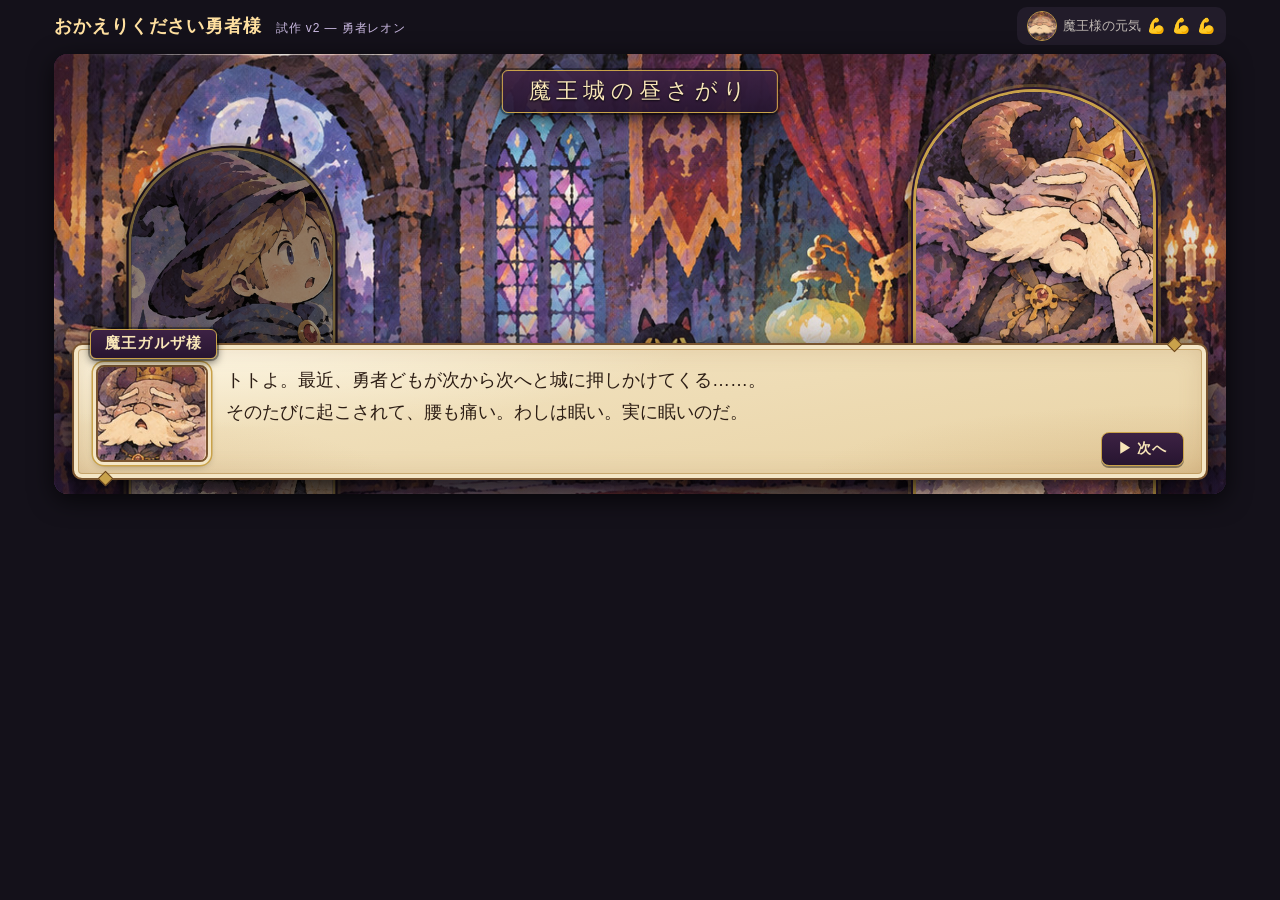
==== commit caba52c7: "Integrate Leon investigation into the dialogue screen - Remove the separate observation screen: Leon" ====
--- a/prototype/okaeri_v2/index.html
+++ b/prototype/okaeri_v2/index.html
@@ -23,6 +23,7 @@
     <div id="visitor-wrap">
       <div id="v-name">勇者レオン</div>
       <div id="visitor"></div>
+      <div id="look-count" aria-live="polite"></div>
       <div id="v-badges"></div>
     </div>
     <div id="v-bubble" class="hidden"></div>
@@ -30,18 +31,6 @@
     <div id="desk"><div id="toto"></div><div class="desk-top"></div></div>
     <div id="toto-say" class="hidden"></div>
     <div id="toast" class="hidden"></div>
-
-    <!-- 観察の画面：訪問者の全身を見て、持ち物や体の気になるところを、絵の上で直接押して調べる -->
-    <div id="observe" class="hidden">
-      <div id="obs-bg"></div>
-      <div id="obs-stage"></div>
-      <div id="obs-panel">
-        <div class="obs-h">🔍 勇者レオンを、よく見る</div>
-        <div id="obs-text"></div>
-        <div id="obs-count"></div>
-        <button id="obs-talk" type="button">話す ▶</button>
-      </div>
-    </div>
 
     <div id="scene" class="hidden">
       <div id="scene-bg"></div>
@@ -56,8 +45,7 @@
       <div id="replies"></div>
       <div class="r-foot">
         <button id="silence" title="何も言わずに、待つ">……（黙って待つ）</button>
-        <span class="r-tip">🔍 レオンの姿や持ち物も、クリックで見られる</span>
-        <button id="btn-observe" type="button">🔍 レオンを、よく見る</button>
+        <span class="r-tip">🔍 話しながら、レオンの体や持ち物の光るところを押して調べられる</span>
       </div>
     </div>
     <aside id="memo">
--- a/prototype/okaeri_v2/v2.css
+++ b/prototype/okaeri_v2/v2.css
@@ -60,9 +60,8 @@
 
 #decide { grid-column: 1; justify-content: flex-end; }
 body.busy #decide, body.in-scene #decide { opacity: .35; pointer-events: none; }
-/* 話しはじめる前（導入の場面・最初の観察）は、返事と「話をやめる」を出さない。観察中はメモだけ */
-body:not(.talking) #replies-box, body:not(.talking) #decide { display: none; }
-body:not(.talking):not(.observing) #talk { display: none; }
+/* 話しはじめる前（導入の場面）は、下段を出さない */
+body:not(.talking) #talk { display: none; }
 
 /* 結果 */
 #report .r-lines { font-size: 15px; line-height: 1.8; }
--- a/prototype/okaeri_v2/storybook.css
+++ b/prototype/okaeri_v2/storybook.css
@@ -36,6 +36,8 @@
   transition: filter .35s, transform .35s, opacity .45s;
 }
 .arch img { width: 100%; height: 100%; object-fit: cover; object-position: 50% 0; display: block; transition: transform .5s; }
+/* 左右反転（設定画で、会話の外を向いている人を、会話の相手に向ける：storybook.js の CHARS.flip） */
+.arch img.flip { transform: scaleX(-1); }
 /* 背景の絵 */
 .paint-bg { width: 100%; height: 100%; object-fit: cover; object-position: 50% 58%; display: block; }
 .paint-tint { position: absolute; inset: 0; pointer-events: none; }
@@ -113,6 +115,7 @@
 body.painted[data-speaker]:not([data-speaker="toto"]) #toto .arch { filter: brightness(.62) saturate(.8); }
 /* 肩を落としたとき（pose: slump）、額の中で少し沈む */
 body.painted #visitor-wrap[data-pose="slump"] .arch img { transform: translateY(4%); }
+body.painted #visitor-wrap[data-pose="slump"] .arch img.flip { transform: translateY(4%) scaleX(-1); }
 /* こころの開き：距離（額が額縁の外にはみ出さない程度に） */
 body.painted #visitor-wrap { transform-origin: 50% 100%; }
 body.painted #visitor-wrap.o0 { transform: translateX(10px) scale(.95); }
@@ -218,102 +221,68 @@
 }
 
 /* =====================================================================
-   観察の画面（#observe）：訪問者の全身を大きく見せ、絵の上の場所を直接押して調べる
-   ・返事の3択・会話の枠は出さない（body.observing のあいだ、下段は「メモ」だけ）
-   ・デスクトップ・横向き：左に小さな案内の枠、中央に全身、右はあける（手引きのお知らせが、体にかからないように）
-   ・縦向きのスマートフォン：上に全身、下に案内の枠
-   ===================================================================== */
-#observe { position: absolute; inset: 0; z-index: 15; display: grid; grid-template-columns: minmax(0, 1fr) auto minmax(0, 1fr);
-  grid-template-rows: minmax(0, 1fr); column-gap: 18px; padding: 10px 16px 0; animation: fadeIn .5s; }
-#observe.hidden { display: none; }
-#obs-bg { position: absolute; inset: 0; z-index: 0; }
-#obs-bg::after { content: ""; position: absolute; inset: 0; pointer-events: none;
-  background: radial-gradient(ellipse 34% 70% at 50% 62%, #00000000, #0a0610aa 70%, #0a0610e0); }
-#obs-stage { position: relative; z-index: 1; grid-column: 2; grid-row: 1; container-type: size;
-  width: min(62vw, calc((100svh - 64px) * 2 / 3)); display: flex; justify-content: center; align-items: flex-end; }
-.obs-fig { position: relative; height: min(100cqh, 150cqw); max-width: 100%; pointer-events: none; } /* 押せるのは、調べる場所だけ */
-.obs-fig img { display: block; width: 100%; height: 100%; filter: drop-shadow(0 14px 16px #000c); user-select: none; -webkit-user-drag: none; pointer-events: none; }
-
-/* 調べられる場所：うっすら光る輪。押すとはじけて、調べ終えたら小さな ✓ */
+   話しながら調べる（body.observable：訪問者に全身の絵があるとき）
+   ・訪問者の額の代わりに、全身の絵を立たせる。光る場所（.spot）を押すと、会話の画面のまま調べられる
+   ・絵は舞台より少し大きく、ひざから下は舞台の外に切れる（調べる場所が大きく、押しやすいように）
+   ・#visitor-wrap の箱 ＝ 見えている範囲。中の絵（.obs-fig）の高さは --fig-h
+   ===================================================================== */
+/* clip：hidden だと scrollIntoView やフォーカスで中身がずれる（頭が切れる）ので、スクロールできない切り方にする */
+body.observable #visitor { overflow: hidden; overflow: clip; }
+body.observable #visitor-wrap { z-index: 3; }
+.obs-fig { position: relative; height: var(--fig-h, 100%); margin: 0 auto; pointer-events: none; } /* 押せるのは、調べる場所だけ */
+.obs-fig img { display: block; width: 100%; height: 100%; filter: drop-shadow(0 14px 16px #000c); user-select: none; -webkit-user-drag: none; pointer-events: none; transition: filter .35s; }
+/* 話していないときは、少し暗く（調べる場所の光は、暗くしない） */
+body.painted[data-speaker="toto"] #visitor .obs-fig img { filter: drop-shadow(0 14px 16px #000c) brightness(.72) saturate(.85); }
+/* 肩を落としたとき（pose: slump）、少し沈む */
+body.painted #visitor-wrap[data-pose="slump"] .obs-fig { transform: translateY(2.5%); transition: transform .5s; }
+
+/* 調べられる場所：うっすら光る輪と、🔍 の印。押すとはじけて、調べ終えたら ✓ */
 .spot { position: absolute; padding: 0; margin: 0; border: 0; border-radius: 12px; background: transparent; cursor: zoom-in;
   box-shadow: 0 0 0 1.5px #ffe6a099, 0 0 10px 1px #f6c86055; animation: spotIdle 2.6s ease-in-out infinite; touch-action: manipulation;
   -webkit-tap-highlight-color: transparent; pointer-events: auto; }
 .spot::before { content: ""; position: absolute; inset: -5px; z-index: -1; } /* 見た目より少し広く押せる（隣の輪の内側には、かぶらない） */
+.spot.lead::after { content: "🔍"; position: absolute; top: -11px; right: -11px; width: 22px; height: 22px; border-radius: 50%; pointer-events: none;
+  font: 12px/21px sans-serif; text-align: center; background: var(--parch); border: 1.5px solid var(--gold); box-shadow: 0 0 0 1.5px #2a1630, 0 1px 5px #000a; }
 .spot:hover, .spot:focus-visible { background: #ffe6a01f; box-shadow: 0 0 0 2px #ffe6a0, 0 0 16px 2px #f6c860aa; animation: none; outline: none; }
 .spot.done { box-shadow: none; animation: none; cursor: default; }
 .spot.done:hover { background: transparent; }
-.spot.done::after { content: "✓"; position: absolute; top: -9px; right: -9px; width: 20px; height: 20px; border-radius: 50%;
-  font: bold 12px/20px sans-serif; text-align: center; color: #1e2a14; background: #cfe9b8; border: 1.5px solid #6f9a4a; box-shadow: 0 1px 4px #0008; }
+.spot.done.lead::after { content: "✓"; font: bold 12px/19px sans-serif; color: #1e2a14; background: #cfe9b8; border-color: #6f9a4a; width: 20px; height: 20px; top: -9px; right: -9px; }
 .spot.hit { animation: spotHit .7s ease-out; }
 @keyframes spotIdle { 0%, 100% { box-shadow: 0 0 0 1.5px #ffe6a066, 0 0 6px #f6c86033; } 50% { box-shadow: 0 0 0 1.5px #ffe6a0cc, 0 0 14px 2px #f6c86077; } }
 @keyframes spotHit { 0% { background: #fff3c066; box-shadow: 0 0 0 3px #fff3c0, 0 0 24px 6px #f6c860; } 100% { background: transparent; box-shadow: 0 0 0 0 #fff3c000; } }
 body.busy .spot { pointer-events: none; }
+body.busy .spot.lead:not(.done)::after { opacity: .5; }
 .spot.tut-target { animation: tutGlow 1.4s ease-in-out infinite; }
 .spot.tut-off { opacity: .25; }
 
-/* 案内の枠（羊皮紙） */
-#obs-panel { position: relative; z-index: 2; grid-column: 1; grid-row: 1; align-self: center; justify-self: end; width: min(300px, 100%);
-  display: flex; flex-direction: column; gap: 10px; padding: 22px 16px 14px; color: var(--ink); background: var(--parchment);
-  border: 2px solid var(--rim); border-radius: 10px; box-shadow: inset 0 0 0 4px var(--parch), inset 0 0 0 5px #b8904e99, 0 10px 28px #000c; }
-.obs-h { position: absolute; top: -16px; left: 14px; padding: 3px 12px 4px; font-family: var(--book-serif); font-size: 14.5px; font-weight: bold; letter-spacing: .06em;
-  color: #f8e6b8; background: linear-gradient(var(--plum), var(--plum-2)); border: 1.5px solid var(--gold); border-radius: 6px; box-shadow: 0 3px 8px #0009; white-space: nowrap; }
-#obs-text { font-size: 15px; line-height: 1.65; min-height: 3.3em; }
-#obs-text.new { animation: pop .35s; }
-.obs-tip { margin-top: 4px; font-size: 13px; opacity: .7; }
-.obs-memo { margin-top: 8px; padding: 4px 8px; font-size: 13.5px; border-radius: 6px; background: #fff7e0aa; border: 1px dashed #b8904e; }
-#obs-count { font-size: 12.5px; opacity: .7; }
-.obs-gain { margin-top: 6px; font-size: 13px; font-weight: bold; color: #7a4a10; animation: pop .35s; }
-.obs-gain::before { content: "✦ "; color: var(--gold); }
-#obs-talk { min-height: 48px; border: 0; border-radius: 10px; cursor: pointer; font: bold 17px/1 var(--book-serif); letter-spacing: .12em; color: #2a1a00;
-  background: linear-gradient(#ffd97a, #f6c860); box-shadow: 0 3px 0 #b08a30; touch-action: manipulation; }
-#obs-talk:hover { filter: brightness(1.06); } #obs-talk:active { transform: translateY(2px); box-shadow: 0 1px 0 #b08a30; }
-#obs-talk:focus-visible { outline: 3px solid #fff; outline-offset: 2px; }
-body.busy #obs-talk { opacity: .5; pointer-events: none; }
-#obs-talk.tut-off, #btn-observe.tut-off { opacity: .4; filter: saturate(.4); }
-
-/* 観察中の、ほかの部分 */
-body.observing #replies-box, body.observing #decide, body.observing #word-hint { display: none; }
-body.observing #talk { grid-template-columns: minmax(0, 1fr); }
-body.observing #memo { grid-column: 1; grid-row: auto; }
-body.observable .r-tip, body:not(.observable) #btn-observe { display: none; }
-#btn-observe { font-size: 14px; padding: 6px 14px; border-radius: 10px; border: 1.5px solid var(--clue); background: #10202c; color: #9fd0f0; cursor: pointer; }
-#btn-observe:hover { background: #18303f; }
-
-/* 手引きのお知らせ（観察の画面）：体の上ではなく、横（縦向きの画面では下）に出す。下の暗さも控えめに */
-#tut-modal.beside { justify-content: flex-end; background: #0a081055; }
-#tut-modal.beside .tm-box { width: min(300px, 100%); }
-
-/* 舞台の高さ：観察のあいだは、画面いっぱいに近く */
-body.observing #stage { height: clamp(300px, calc(100svh - 64px), 820px) !important; }
-
+/* 調べたところの数（絵の下の小さな札） */
+#look-count { display: none; }
+body.observable.talking #look-count { display: block; position: absolute; left: 50%; bottom: 8px; transform: translateX(-50%); z-index: 4; pointer-events: none;
+  padding: 2px 10px; font-size: 12px; white-space: nowrap; color: #f8e6b8; background: #1a0e20d9; border: 1px solid #c9a24a88; border-radius: 8px; }
+
+/* 観察から生まれた返事：🔍 の札。いちばん新しい発見から生まれたものは、ひと呼吸光る */
+.r-clue { display: inline-block; margin-right: 6px; padding: 0 7px; font-size: 12px; font-weight: bold; vertical-align: 2px; border-radius: 6px;
+  color: #10202c; background: #cfe4f4; border: 1px solid var(--clue); }
+.reply.from-look { box-shadow: inset 4px 0 0 var(--clue); }
+.reply.fresh { animation: freshClue 1.6s ease-out 2; }
+@keyframes freshClue { 30% { box-shadow: inset 4px 0 0 var(--clue), 0 0 0 3px #8ab8e0cc, 0 0 16px #8ab8e0aa; } }
+
+/* ---------- 大きさと位置 ---------- */
+@media (min-width: 821px) {
+  /* 舞台の右に、全身（幅は高さの 2/3）。吹き出しの列は、その左まで */
+  body.observable #stage { --fig-h: calc(var(--H) * 1.24); --col-r: calc(2% + var(--fig-h) * 2 / 3 + 14px); }
+  body.observable #visitor-wrap { right: 2%; top: 3%; bottom: 0; width: calc(var(--fig-h) * 2 / 3); height: auto; }
+}
 @media (max-width: 820px) {
-  /* 舞台を画面の高さにそろえる（観察に入るとき、舞台の上端までスクロールする） */
-  body.observing #stage { display: block; min-height: 0; height: max(420px, calc(100svh - 20px)) !important; }
-  #btn-observe { min-height: 48px; padding: 10px 16px; font-size: 15px; }
-}
-/* 縦向き：全身は上、案内は下 */
-@media (max-width: 820px) and (orientation: portrait) {
-  #observe { grid-template-columns: minmax(0, 1fr); grid-template-rows: minmax(0, 1fr) auto; padding: 8px 10px 10px; row-gap: 22px; }
-  #obs-stage { grid-column: 1; grid-row: 1; width: auto; }
-  #obs-panel { grid-column: 1; grid-row: 2; justify-self: stretch; width: auto; gap: 6px; padding: 20px 14px 12px; }
-  #obs-text { font-size: 14.5px; min-height: 0; }
-  #tut-modal.beside { justify-content: center; align-items: flex-end; }
-  #tut-modal.beside .tm-box { width: min(440px, 100%); }
-}
-@media (max-width: 480px) and (orientation: portrait) {
-  #obs-panel { flex-direction: row; flex-wrap: wrap; align-items: center; }
-  #obs-text { flex: 1 0 100%; font-size: 14px; line-height: 1.5; min-height: 106px; } /* 結果が出ても、勇者の絵の大きさが変わらないように */
-  #obs-count { flex: 1 1 auto; }
-  #obs-talk { flex: 0 0 auto; min-width: 9em; }
-  .obs-tip, .obs-memo, .obs-gain { font-size: 12.5px; } .obs-memo { margin-top: 5px; padding: 2px 6px; } .obs-gain { margin-top: 4px; }
-}
-/* 横向きの低い画面：枠を詰める */
-@media (max-height: 500px) and (orientation: landscape) {
-  #observe { padding-top: 6px; }
-  #obs-panel { gap: 6px; padding: 18px 12px 10px; }
-  #obs-text { font-size: 13.5px; line-height: 1.5; min-height: 0; }
-  .obs-memo { margin-top: 4px; }
-  #obs-talk { min-height: 44px; }
+  body.observable #stage { --art: 380px; --fig-h: calc(var(--art) * 1.24); }
+  body.observable #visitor-wrap { right: 2%; top: calc(var(--art) * .03); width: calc(var(--fig-h) * 2 / 3); height: calc(var(--art) * .97); }
+  body.observable #desk { height: calc(var(--art) * .6); width: calc(var(--art) * .6 * .6); top: calc(var(--art) * .38); }
+}
+@media (max-width: 480px) {
+  /* スマートフォン：絵を大きめに（調べる場所を押しやすく）。トトは小さく左下に */
+  body.observable #stage { --art: 330px; --fig-h: calc(var(--art) * 1.22); }
+  body.observable #visitor-wrap { right: 0; }
+  body.observable #desk { height: calc(var(--art) * .5); width: calc(var(--art) * .5 * .6); top: calc(var(--art) * .48); left: 1%; }
 }
 /* さわる画面：見た目の輪より広く押せる（隣の場所とは、重ならない範囲で） */
 @media (pointer: coarse) {
@@ -321,5 +290,5 @@
   .spot[data-look="letter"]::before { inset: -12px -8px; } /* いちばん小さい。まわりに、ほかの調べる場所はない */
 }
 @media (prefers-reduced-motion: reduce) {
-  #observe, .spot, .spot.hit, #obs-text.new { animation: none; }
-}
+  .spot, .spot.hit, .reply.fresh { animation: none; }
+}
